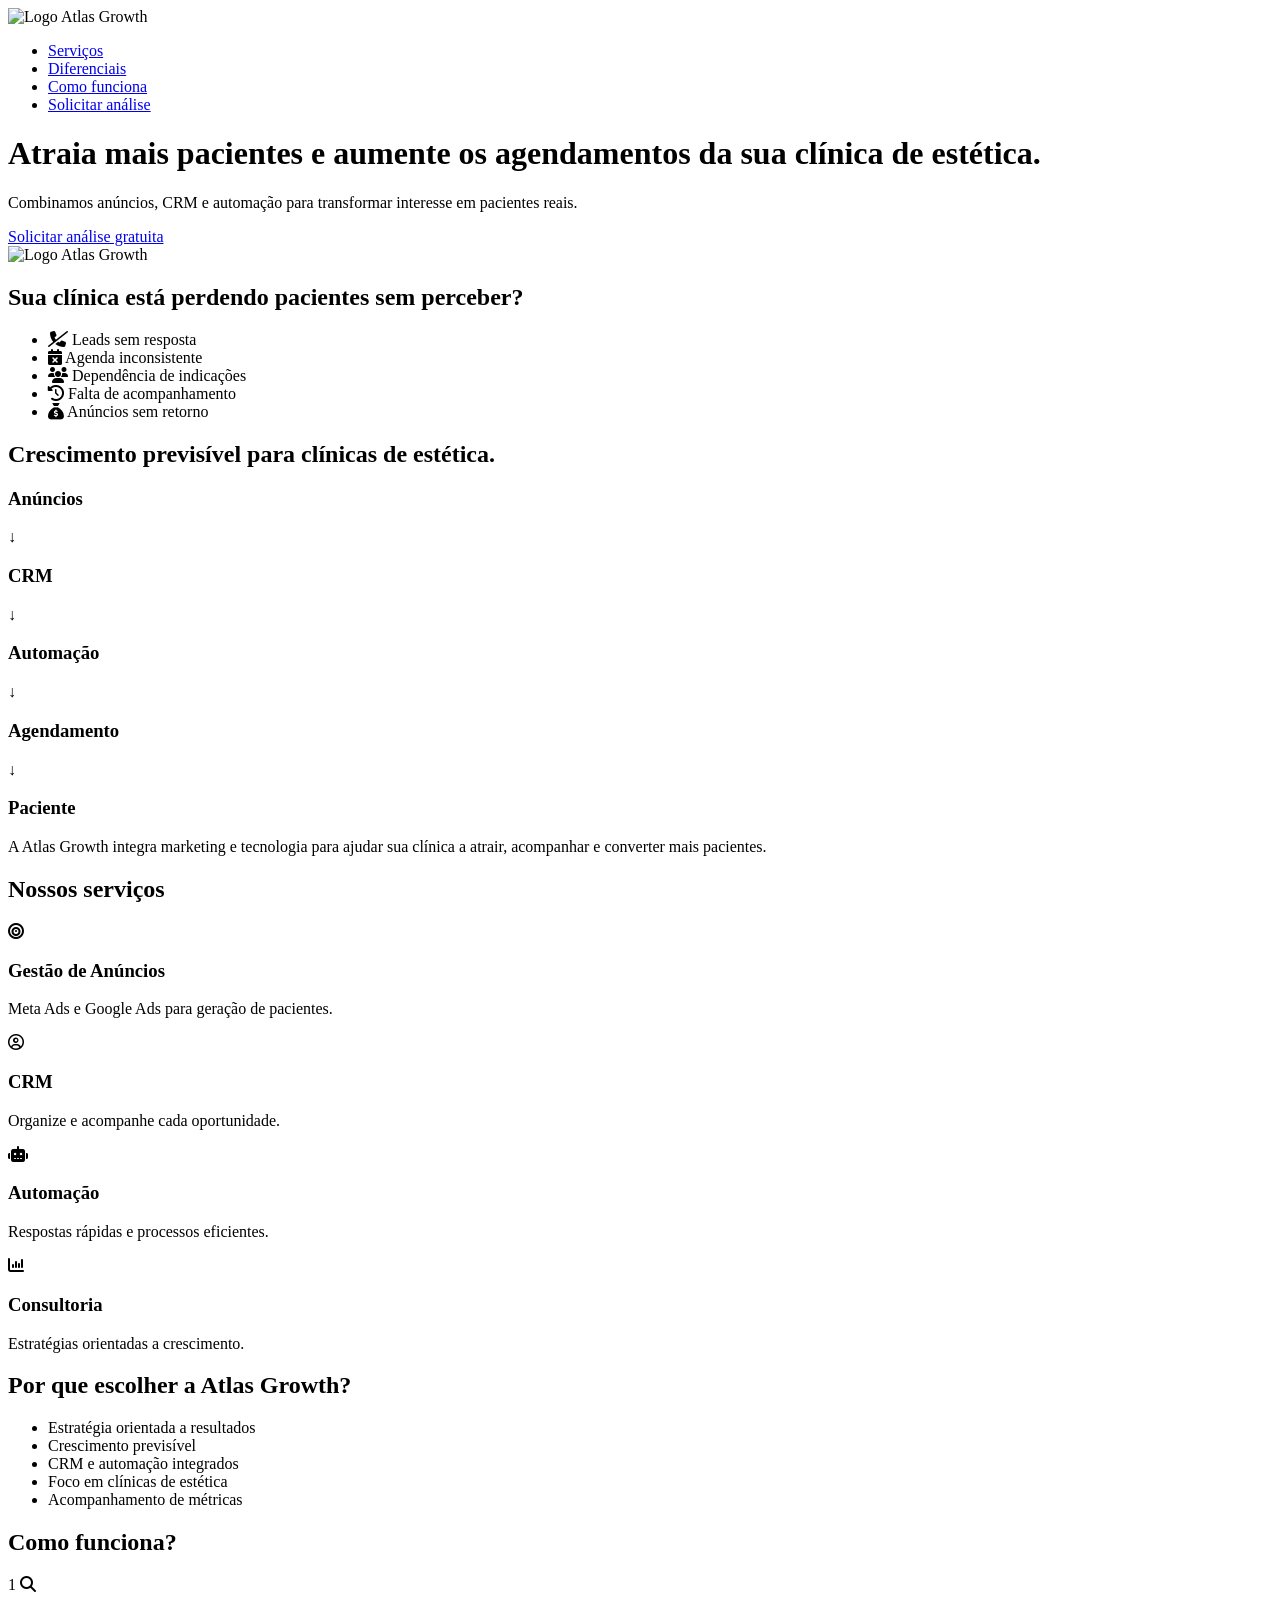
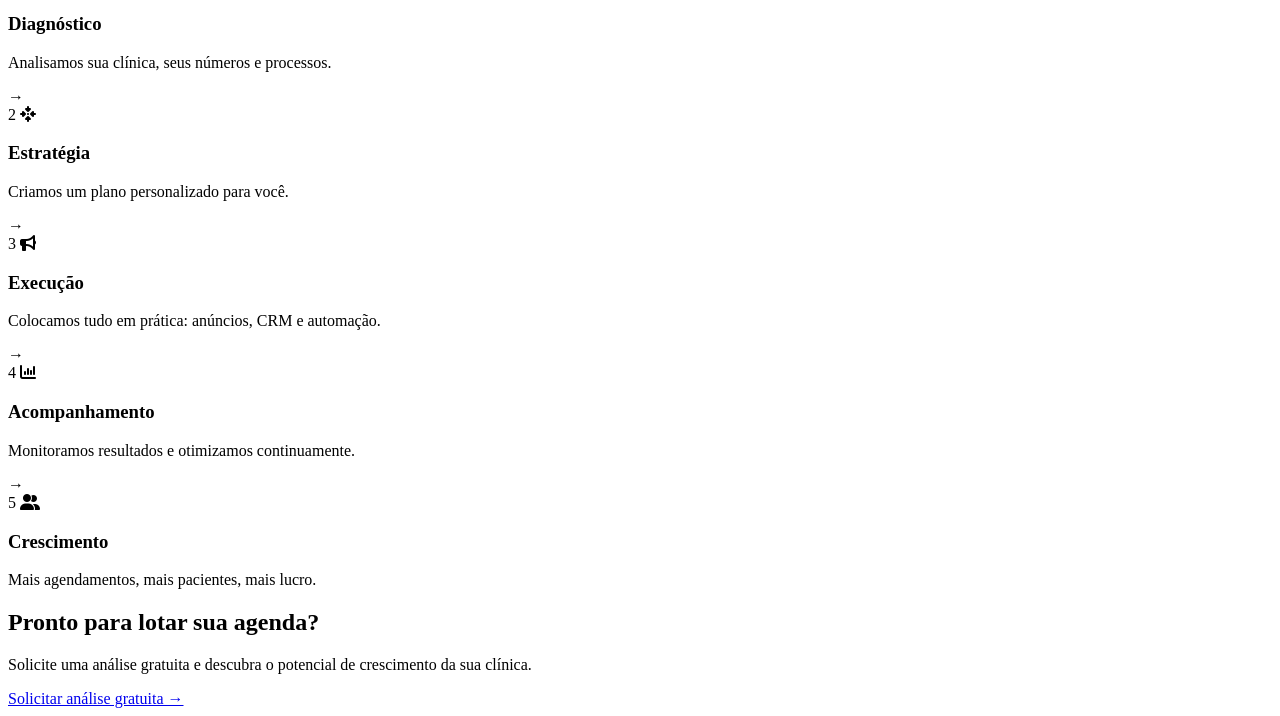
==== index.html @ a72d3a54 "Add files via upload" ====
<!DOCTYPE html>
<html lang="pt-BR">
<head>
    <meta charset="UTF-8">
    <meta
        name="description"
        content="A Atlas Growth ajuda clínicas de estética a atrair mais pacientes através de anúncios, CRM e automação.">
    <meta name="viewport" content="width=device-width, initial-scale=1.0">
    <link rel="preconnect" href="https://fonts.googleapis.com">
    <link rel="preconnect" href="https://fonts.gstatic.com" crossorigin>
    <link href="https://fonts.googleapis.com/css2?family=Inter:wght@400;500;600;700;800&display=swap" rel="stylesheet">
    <title>Atlas Growth | Marketing para Clínicas de Estética</title>
    <link rel="stylesheet" href="css/style.css">
    <link rel="stylesheet" href="https://cdnjs.cloudflare.com/ajax/libs/font-awesome/6.7.2/css/all.min.css">
</head>

<body>
    <nav class="menu">
        <div class="logo">
            <img src="img/Design sem nome (10).png" alt="Logo Atlas Growth">
        </div>

    <ul class="menu-links">
    <li><a href="#servicos">Serviços</a></li>
    <li><a href="#diferenciais">Diferenciais</a></li>
    <li><a href="#processo">Como funciona</a></li>
    

    <li>
        <a href="diagnostico.html" class="btn-menu">
            Solicitar análise
        </a>
    </li>
</ul>
    </nav>

    <main>
        <header class="hero">
            <div class="hero-conteudo">
               <h1 class="titulo-principal">
                    Atraia mais pacientes e aumente os <span>agendamentos</span> da sua clínica de estética.
                </h1>
                <p class="subtitulo">
                    Combinamos anúncios, CRM e automação para transformar interesse em pacientes reais.
                </p>

                <a class="botao-principal" href="#contato">
                    Solicitar análise gratuita
                </a>
            </div>

            <div class="hero-imagem">
                <img src="img/Design sem nome (10).png" alt="Logo Atlas Growth">
            </div>
        </header>
<section class="dores">
    <h2>Sua clínica está perdendo pacientes sem perceber?</h2>

    <ul class="lista-dores">
        <li class="item-dor">
    <i class="fa-solid fa-phone-slash icone-dor"></i>
    Leads sem resposta
</li>

<li class="item-dor">
    <i class="fa-solid fa-calendar-xmark icone-dor"></i>
    Agenda inconsistente
</li>

<li class="item-dor">
    <i class="fa-solid fa-users icone-dor"></i>
    Dependência de indicações
</li>

<li class="item-dor">
    <i class="fa-solid fa-clock-rotate-left icone-dor"></i>
    Falta de acompanhamento
</li>

<li class="item-dor">
    <i class="fa-solid fa-sack-dollar icone-dor"></i>
    Anúncios sem retorno
</li>
    </ul>
</section>

        <section class="solucao">
            <h2>Crescimento previsível para clínicas de estética.</h2>

            <div class="fluxo">
                <div class="etapa-fluxo">
                    <h3>Anúncios</h3>
                </div>

                <p class="seta">↓</p>

                <div class="etapa-fluxo">
                    <h3>CRM</h3>
                </div>

                <p class="seta">↓</p>

                <div class="etapa-fluxo">
                    <h3>Automação</h3>
                </div>

                <p class="seta">↓</p>

                <div class="etapa-fluxo">
                    <h3>Agendamento</h3>
                </div>

                <p class="seta">↓</p>

                <div class="etapa-fluxo">
                    <h3>Paciente</h3>
                </div>
            </div>

            <p class="descricao-solucao">
                A Atlas Growth integra marketing e tecnologia para ajudar sua clínica a atrair,
                acompanhar e converter mais pacientes.
            </p>
        </section>
        <section id="servicos" class="servicos">
            <h2>Nossos serviços</h2>
                <div class="grade-servicos">
                    <article class="card-servico">
                        <i class="fa-solid fa-bullseye icone-servico"></i>
                        <h3>Gestão de Anúncios</h3>
                        <p>Meta Ads e Google Ads para geração de pacientes.</p>
                    </article>
                    <article class="card-servico">
                        <i class="fa-regular fa-circle-user icone-servico"></i>
                        <h3>CRM</h3>
                        <p>Organize e acompanhe cada oportunidade.</p>
                    </article>
                    <article class="card-servico">
                        <i class="fa-solid fa-robot icone-servico"></i>
                        <h3>Automação</h3>
                        <p>Respostas rápidas e processos eficientes.</p>
                    </article>
                    <article class="card-servico">
                        <i class="fa-solid fa-chart-column icone-servico"></i>
                        <h3>Consultoria</h3>
                        <p>Estratégias orientadas a crescimento.</p>
                    </article>
                </div>
        </section>       
        <section id="diferenciais" class="diferenciais">
                <div class="titulo-diferenciais">
                    <h2>
                        Por que escolher a
                        <span>Atlas Growth?</span>
                    </h2>
                </div>
                <ul class="lista-diferenciais">
                    <li>Estratégia orientada a resultados</li>
                    <li>Crescimento previsível</li>
                    <li>CRM e automação integrados</li>
                    <li>Foco em clínicas de estética</li>
                    <li>Acompanhamento de métricas</li>
                </ul>

</section>

        <section id="processo" class="processo">
    <h2>Como funciona?</h2>

    <div class="grade-processo">
        <article class="card-processo">
            <span class="numero-processo">1</span>
            <i class="fa-solid fa-magnifying-glass icone-processo"></i>
            <h3>Diagnóstico</h3>
            <p>Analisamos sua clínica, seus números e processos.</p>
        </article>

        <span class="seta-processo">→</span>

        <article class="card-processo">
            <span class="numero-processo">2</span>
            <i class="fa-solid fa-arrows-to-dot icone-processo"></i>
            <h3>Estratégia</h3>
            <p>Criamos um plano personalizado para você.</p>
        </article>

        <span class="seta-processo">→</span>

        <article class="card-processo">
            <span class="numero-processo">3</span>
            <i class="fa-solid fa-bullhorn icone-processo"></i>
            <h3>Execução</h3>
            <p>Colocamos tudo em prática: anúncios, CRM e automação.</p>
        </article>

        <span class="seta-processo">→</span>

        <article class="card-processo">
            <span class="numero-processo">4</span>
            <i class="fa-solid fa-chart-column icone-processo"></i>
            <h3>Acompanhamento</h3>
            <p>Monitoramos resultados e otimizamos continuamente.</p>
        </article>

        <span class="seta-processo">→</span>

        <article class="card-processo">
            <span class="numero-processo">5</span>
            <i class="fa-solid fa-user-group icone-processo"></i>
            <h3>Crescimento</h3>
            <p>Mais agendamentos, mais pacientes, mais lucro.</p>
        </article>
    </div>
</section>
        <section class="cta-final">
    <div class="cta-box">
        <h2>Pronto para lotar sua agenda?</h2>

        <p>
            Solicite uma análise gratuita e descubra o potencial de
            crescimento da sua clínica.
        </p>

        <a href="diagnostico.html" class="btn-cta">
            Solicitar análise gratuita →
        </a>
    </div>
</section>
    </main>
</body>
</html>
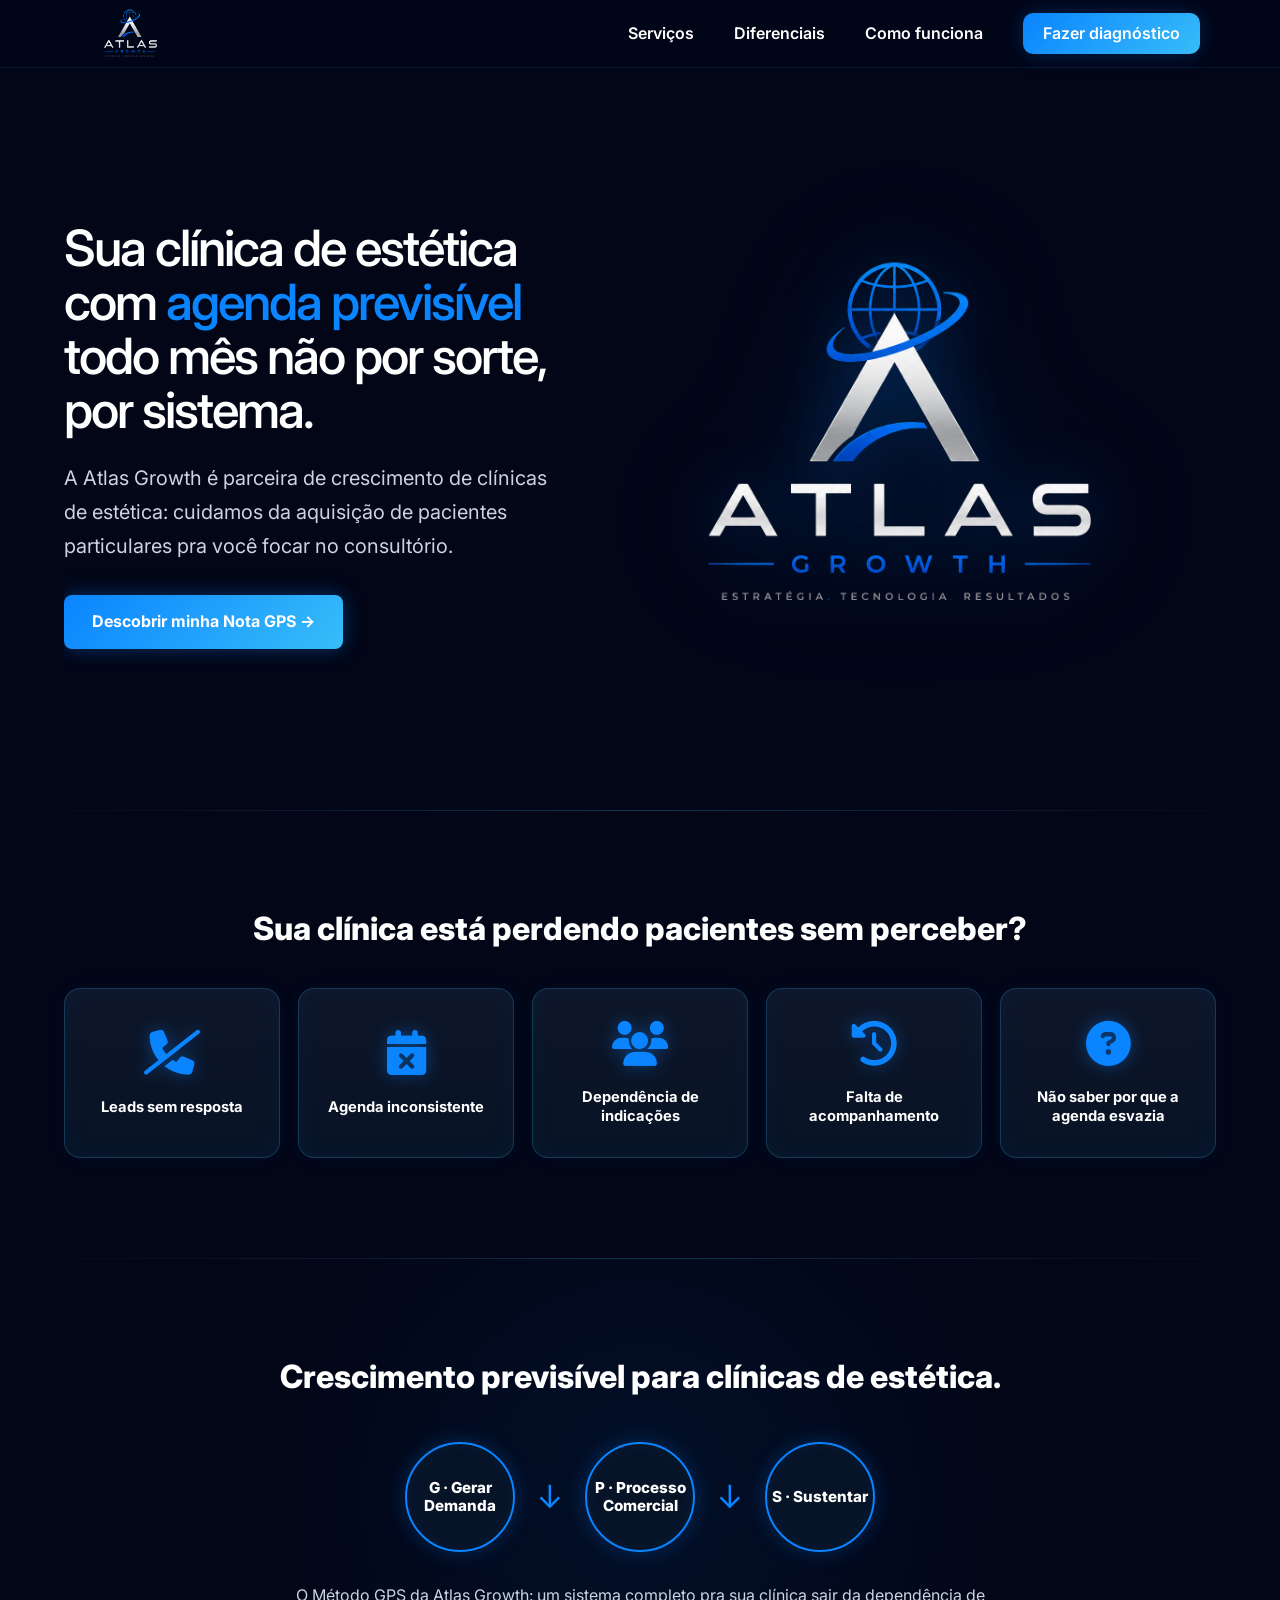
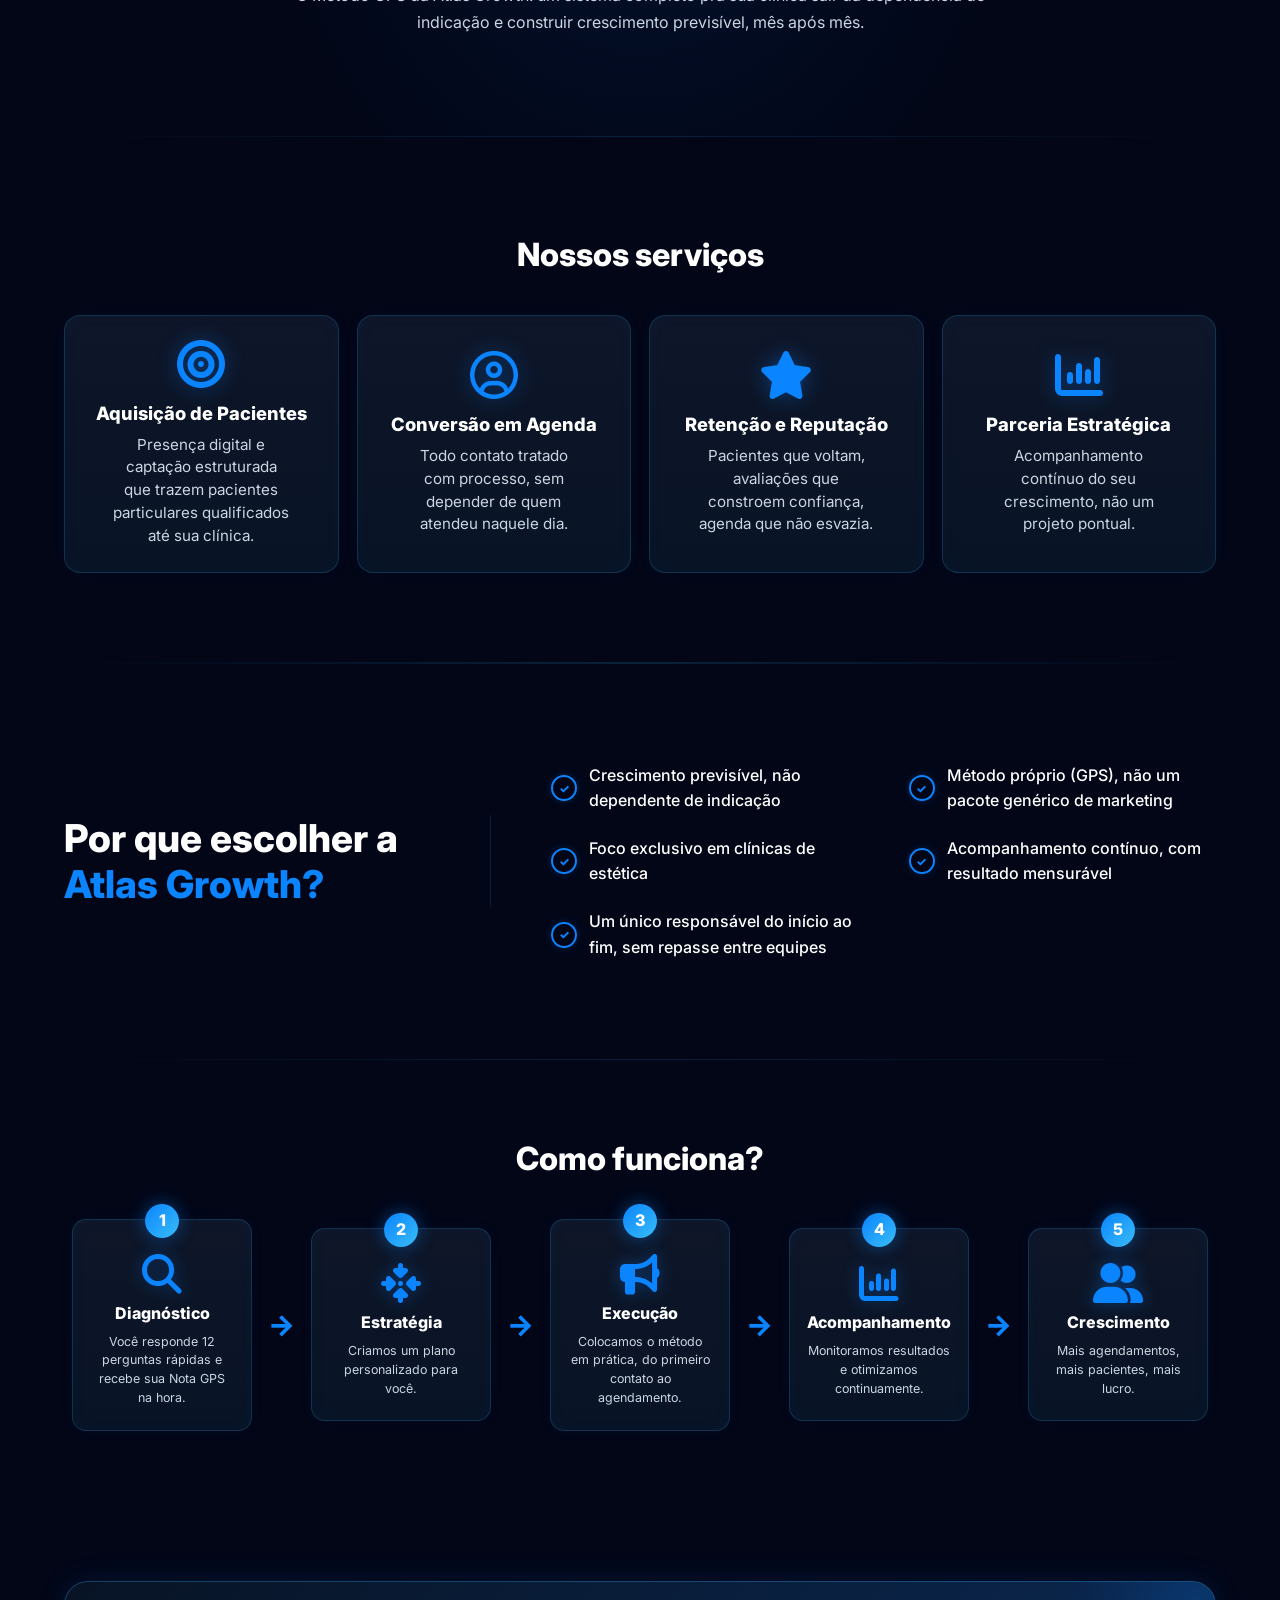
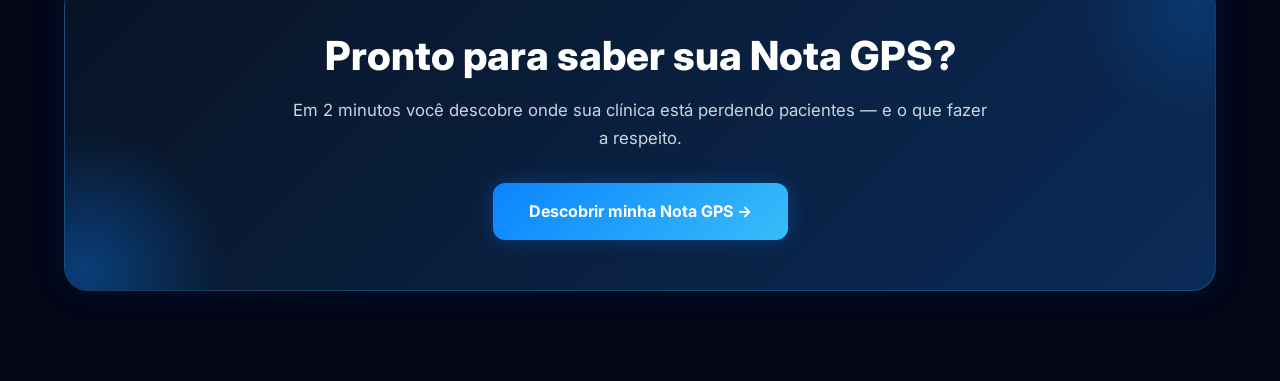
==== commit a29cb41e: "Adiciona CSS da página de diagnóstico" ====
--- a/index.html
+++ b/index.html
@@ -4,12 +4,12 @@
     <meta charset="UTF-8">
     <meta
         name="description"
-        content="A Atlas Growth ajuda clínicas de estética a atrair mais pacientes através de anúncios, CRM e automação.">
+        content="A Atlas Growth é parceira de crescimento de clínicas de estética: aquisição de pacientes particulares e agenda previsível, com um método próprio de ponta a ponta.">
     <meta name="viewport" content="width=device-width, initial-scale=1.0">
     <link rel="preconnect" href="https://fonts.googleapis.com">
     <link rel="preconnect" href="https://fonts.gstatic.com" crossorigin>
     <link href="https://fonts.googleapis.com/css2?family=Inter:wght@400;500;600;700;800&display=swap" rel="stylesheet">
-    <title>Atlas Growth | Marketing para Clínicas de Estética</title>
+    <title>Atlas Growth | Crescimento Previsível para Clínicas de Estética</title>
     <link rel="stylesheet" href="css/style.css">
     <link rel="stylesheet" href="https://cdnjs.cloudflare.com/ajax/libs/font-awesome/6.7.2/css/all.min.css">
 </head>
@@ -28,7 +28,7 @@
 
     <li>
         <a href="diagnostico.html" class="btn-menu">
-            Solicitar análise
+            Fazer diagnóstico
         </a>
     </li>
 </ul>
@@ -38,14 +38,14 @@
         <header class="hero">
             <div class="hero-conteudo">
                <h1 class="titulo-principal">
-                    Atraia mais pacientes e aumente os <span>agendamentos</span> da sua clínica de estética.
+                    Sua clínica de estética com <span>agenda previsível</span> todo mês não por sorte, por sistema.
                 </h1>
                 <p class="subtitulo">
-                    Combinamos anúncios, CRM e automação para transformar interesse em pacientes reais.
+                    A Atlas Growth é parceira de crescimento de clínicas de estética: cuidamos da aquisição de pacientes particulares pra você focar no consultório.
                 </p>
 
-                <a class="botao-principal" href="#contato">
-                    Solicitar análise gratuita
+                <a class="botao-principal" href="diagnostico.html">
+                    Descobrir minha Nota GPS →
                 </a>
             </div>
 
@@ -78,8 +78,8 @@
 </li>
 
 <li class="item-dor">
-    <i class="fa-solid fa-sack-dollar icone-dor"></i>
-    Anúncios sem retorno
+    <i class="fa-solid fa-circle-question icone-dor"></i>
+    Não saber por que a agenda esvazia
 </li>
     </ul>
 </section>
@@ -89,37 +89,25 @@
 
             <div class="fluxo">
                 <div class="etapa-fluxo">
-                    <h3>Anúncios</h3>
+                    <h3>G · Gerar Demanda</h3>
                 </div>
 
                 <p class="seta">↓</p>
 
                 <div class="etapa-fluxo">
-                    <h3>CRM</h3>
+                    <h3>P · Processo Comercial</h3>
                 </div>
 
                 <p class="seta">↓</p>
 
                 <div class="etapa-fluxo">
-                    <h3>Automação</h3>
-                </div>
-
-                <p class="seta">↓</p>
-
-                <div class="etapa-fluxo">
-                    <h3>Agendamento</h3>
-                </div>
-
-                <p class="seta">↓</p>
-
-                <div class="etapa-fluxo">
-                    <h3>Paciente</h3>
+                    <h3>S · Sustentar</h3>
                 </div>
             </div>
 
             <p class="descricao-solucao">
-                A Atlas Growth integra marketing e tecnologia para ajudar sua clínica a atrair,
-                acompanhar e converter mais pacientes.
+                O Método GPS da Atlas Growth: um sistema completo pra sua clínica sair da dependência
+                de indicação e construir crescimento previsível, mês após mês.
             </p>
         </section>
         <section id="servicos" class="servicos">
@@ -127,23 +115,23 @@
                 <div class="grade-servicos">
                     <article class="card-servico">
                         <i class="fa-solid fa-bullseye icone-servico"></i>
-                        <h3>Gestão de Anúncios</h3>
-                        <p>Meta Ads e Google Ads para geração de pacientes.</p>
+                        <h3>Aquisição de Pacientes</h3>
+                        <p>Presença digital e captação estruturada que trazem pacientes particulares qualificados até sua clínica.</p>
                     </article>
                     <article class="card-servico">
                         <i class="fa-regular fa-circle-user icone-servico"></i>
-                        <h3>CRM</h3>
-                        <p>Organize e acompanhe cada oportunidade.</p>
-                    </article>
-                    <article class="card-servico">
-                        <i class="fa-solid fa-robot icone-servico"></i>
-                        <h3>Automação</h3>
-                        <p>Respostas rápidas e processos eficientes.</p>
+                        <h3>Conversão em Agenda</h3>
+                        <p>Todo contato tratado com processo, sem depender de quem atendeu naquele dia.</p>
+                    </article>
+                    <article class="card-servico">
+                        <i class="fa-solid fa-star icone-servico"></i>
+                        <h3>Retenção e Reputação</h3>
+                        <p>Pacientes que voltam, avaliações que constroem confiança, agenda que não esvazia.</p>
                     </article>
                     <article class="card-servico">
                         <i class="fa-solid fa-chart-column icone-servico"></i>
-                        <h3>Consultoria</h3>
-                        <p>Estratégias orientadas a crescimento.</p>
+                        <h3>Parceria Estratégica</h3>
+                        <p>Acompanhamento contínuo do seu crescimento, não um projeto pontual.</p>
                     </article>
                 </div>
         </section>       
@@ -155,11 +143,11 @@
                     </h2>
                 </div>
                 <ul class="lista-diferenciais">
-                    <li>Estratégia orientada a resultados</li>
-                    <li>Crescimento previsível</li>
-                    <li>CRM e automação integrados</li>
-                    <li>Foco em clínicas de estética</li>
-                    <li>Acompanhamento de métricas</li>
+                    <li>Crescimento previsível, não dependente de indicação</li>
+                    <li>Método próprio (GPS), não um pacote genérico de marketing</li>
+                    <li>Foco exclusivo em clínicas de estética</li>
+                    <li>Acompanhamento contínuo, com resultado mensurável</li>
+                    <li>Um único responsável do início ao fim, sem repasse entre equipes</li>
                 </ul>
 
 </section>
@@ -172,7 +160,7 @@
             <span class="numero-processo">1</span>
             <i class="fa-solid fa-magnifying-glass icone-processo"></i>
             <h3>Diagnóstico</h3>
-            <p>Analisamos sua clínica, seus números e processos.</p>
+            <p>Você responde 12 perguntas rápidas e recebe sua Nota GPS na hora.</p>
         </article>
 
         <span class="seta-processo">→</span>
@@ -190,7 +178,7 @@
             <span class="numero-processo">3</span>
             <i class="fa-solid fa-bullhorn icone-processo"></i>
             <h3>Execução</h3>
-            <p>Colocamos tudo em prática: anúncios, CRM e automação.</p>
+            <p>Colocamos o método em prática, do primeiro contato ao agendamento.</p>
         </article>
 
         <span class="seta-processo">→</span>
@@ -214,15 +202,15 @@
 </section>
         <section class="cta-final">
     <div class="cta-box">
-        <h2>Pronto para lotar sua agenda?</h2>
+        <h2>Pronto para saber sua Nota GPS?</h2>
 
         <p>
-            Solicite uma análise gratuita e descubra o potencial de
-            crescimento da sua clínica.
+            Em 2 minutos você descobre onde sua clínica está perdendo pacientes —
+            e o que fazer a respeito.
         </p>
 
         <a href="diagnostico.html" class="btn-cta">
-            Solicitar análise gratuita →
+            Descobrir minha Nota GPS →
         </a>
     </div>
 </section>
--- a/css/style.css
+++ b/css/style.css
@@ -0,0 +1,1243 @@
+* {
+    margin: 0;
+    padding: 0;
+    box-sizing: border-box;
+}
+
+:root {
+    --azul: #0A84FF;
+    --azul-claro: #38BDF8;
+    --azul-escuro: #020617;
+
+    --fundo: #020617;
+    --fundo-card: #0F172A;
+
+    --texto-principal: #FFFFFF;
+    --texto-secundario: #CBD5E1;
+
+    --borda: rgba(56, 189, 248, 0.25);
+}
+
+
+body {
+    font-family: "Inter", sans-serif;
+    background-color: var(--fundo);
+    color: var(--texto-principal);
+    line-height: 1.6;
+    overflow-x: hidden;
+
+}
+
+main {
+    max-width: 1200px;
+    margin: 0 auto;
+    padding: 0 24px;
+}
+
+section {
+    padding: 80px 0;
+}
+
+h1,
+h2,
+h3 {
+    line-height: 1.2;
+}
+
+p {
+    color: var(--texto-secundario);
+}
+
+/* ===== MENU / TOPO ===== */
+
+.menu {
+    position: fixed;
+
+    top: 0;
+    left: 0;
+
+    width: 100%;
+
+    z-index: 1000;
+
+    padding: 0px 80px;
+
+    display: flex;
+    justify-content: space-between;
+    align-items: center;
+
+    background: rgba(1, 7, 24, 0.85);
+
+    backdrop-filter: blur(10px);
+    -webkit-backdrop-filter: blur(10px);
+
+    border-bottom: 1px solid rgba(56, 189, 248, 0.1);
+}
+
+.logo img {
+    width: 100px;
+    height: auto;
+    display: block;
+}
+
+.menu-links {
+    display: flex;
+    align-items: center;
+    gap: 40px;
+
+    list-style: none;
+}
+
+.menu-links a {
+    color: #fff;
+    text-decoration: none;
+
+    font-weight: 600;
+
+    transition: .3s;
+}
+
+.menu-links a:hover {
+    color: var(--azul);
+}
+
+.menu .botao-principal {
+    padding: 12px 22px;
+    font-size: 0.9rem;
+}
+/* ===== BOTÃO ===== */
+
+.botao-principal {
+    display: inline-block;
+
+    background: linear-gradient(135deg, var(--azul), var(--azul-claro));
+    color: var(--texto-principal);
+
+    text-decoration: none;
+    font-weight: 700;
+
+    padding: 14px 28px;
+    border-radius: 8px;
+
+    box-shadow: 0 0 20px rgba(10, 132, 255, 0.35);
+    transition: 0.3s;
+}
+
+.botao-principal:hover {
+    transform: translateY(-3px);
+    box-shadow: 0 0 30px rgba(10, 132, 255, 0.6);
+}
+.btn-menu {
+    display: inline-block;
+
+    padding: 8px 20px;
+
+    background: linear-gradient(
+        135deg,
+        #0A84FF,
+        #38BDF8
+    );
+
+    color: #fff !important;
+
+    border-radius: 10px;
+
+    font-weight: 700;
+
+    box-shadow:
+        0 0 20px rgba(10,132,255,.25);
+
+    transition: .3s ease;
+}
+
+.btn-menu:hover {
+    transform: translateY(-2px);
+
+    box-shadow:
+        0 0 30px rgba(10,132,255,.45);
+
+    color: #fff !important;
+}
+/* ===== HERO ===== */
+
+.hero {
+    min-height: calc(100vh - 90px);
+    display: grid;
+    grid-template-columns: 1.05fr 0.95fr;
+    align-items: center;
+    gap: 40px;
+    padding: 130px 0 70px;
+    position: relative;
+    overflow: hidden;
+}
+
+.hero-conteudo {
+    max-width: 620px;
+}
+
+.titulo-principal {
+    font-size: 50px;
+    font-weight: 550;
+    line-height: 1.08;
+    letter-spacing: -2px;
+    margin-bottom: 24px;
+}
+
+.titulo-principal span {
+    color: var(--azul);
+}
+
+.subtitulo {
+    max-width: 520px;
+    font-size: 20px;    
+    line-height: 1.7;
+    margin-bottom: 32px;
+    color: var(--texto-secundario);
+}
+.hero {
+    grid-template-columns: 0.9fr 1.1fr;
+    gap: 40px;
+}
+
+.hero-imagem {
+    display: flex;
+    justify-content: flex-end;
+    align-items: center;
+
+    transform: translateX(40px);
+}
+
+.hero-imagem img {
+    width: 125%;
+    max-width: 720px;
+    height: auto;
+
+    filter:
+        drop-shadow(0 0 30px rgba(10,132,255,.25))
+        drop-shadow(0 0 60px rgba(10,132,255,.18));
+}
+/* ===== DORES ===== */
+
+.dores {
+    position: relative;
+    padding: 100px 0 100px;
+    text-align: center;
+}
+
+.dores::before {
+    content: "";
+    position: absolute;
+    top: 0;
+    left: 50%;
+
+    width: 100vw;
+    height: 1px;
+
+    transform: translateX(-50%);
+
+    background: linear-gradient(
+        90deg,
+        transparent,
+        rgba(56, 189, 248, 0.25),
+        transparent
+    );
+}
+
+.dores h2 {
+    font-size: 2rem;
+    font-weight: 800;
+    margin-bottom: 40px;
+}
+
+.lista-dores {
+    list-style: none;
+    padding: 0;
+    margin: 0;
+
+    display: grid;
+    grid-template-columns: repeat(5, 1fr);
+    gap: 22px;
+}
+
+.item-dor {
+    min-height: 170px;
+    padding: 28px 14px;
+    font-size: 0.92rem;
+    line-height: 1.25;
+    word-break: normal;
+    background: linear-gradient(
+        180deg,
+        rgba(15, 23, 42, 0.95),
+        rgba(8, 20, 38, 0.95)
+    );
+
+    border: 1px solid rgba(56, 189, 248, 0.22);
+    border-radius: 16px;
+
+    display: flex;
+    flex-direction: column;
+    align-items: center;
+    justify-content: center;
+    gap: 14px;
+
+    color: var(--texto-principal);
+    text-align: center;
+    font-weight: 700;
+
+    box-shadow:
+        inset 0 0 24px rgba(10, 132, 255, 0.05),
+        0 0 18px rgba(10, 132, 255, 0.06);
+
+    transition: 0.3s ease;
+}
+
+.item-dor:hover {
+    transform: translateY(-6px);
+    border-color: var(--azul);
+
+    box-shadow:
+        0 0 28px rgba(10, 132, 255, 0.22);
+}
+
+.icone-dor {
+    font-size: 2.8rem;
+    margin-bottom: 8px;
+    color: var(--azul);
+
+    filter: drop-shadow(0 0 8px rgba(10, 132, 255, 0.4));
+}
+
+.item-dor p {
+    color: var(--texto-principal);
+    font-size: 1rem;
+    line-height: 1.35;
+    font-weight: 700;
+}
+.item-dor span,
+.item-dor i {
+    display: block;
+}
+
+.lista-dores {
+    grid-template-columns: repeat(5, minmax(135px, 1fr));
+    gap: 18px;
+}
+/* ===== SOLUÇÃO / FLUXO ===== */
+
+.solucao {
+    position: relative;
+    padding: 100px 0;
+    text-align: center;
+
+    background: radial-gradient(
+        circle at center,
+        rgba(10, 132, 255, 0.08),
+        transparent 60%
+    );
+}
+
+.solucao::before {
+    content: "";
+    position: absolute;
+    top: 0;
+    left: 50%;
+
+    width: 100vw;
+    height: 1px;
+
+    transform: translateX(-50%);
+
+    background: linear-gradient(
+        90deg,
+        transparent,
+        rgba(56, 189, 248, 0.22),
+        transparent
+    );
+}
+
+.solucao h2 {
+    font-size: 2rem;
+    font-weight: 800;
+    margin-bottom: 45px;
+}
+
+.fluxo {
+    display: flex;
+    justify-content: center;
+    align-items: center;
+    gap: 22px;
+
+    margin-bottom: 30px;
+}
+
+.etapa-fluxo {
+    width: 110px;
+    height: 110px;
+
+    border: 2px solid var(--azul);
+    border-radius: 50%;
+
+    background: rgba(8, 20, 38, 0.95);
+
+    display: flex;
+    align-items: center;
+    justify-content: center;
+
+    box-shadow:
+        0 0 20px rgba(10, 132, 255, 0.25),
+        inset 0 0 18px rgba(10, 132, 255, 0.08);
+}
+
+.etapa-fluxo h3 {
+    font-size: 0.95rem;
+    font-weight: 800;
+    color: var(--texto-principal);
+}
+
+.seta {
+    font-size: 2rem;
+    color: var(--azul);
+    line-height: 1;
+}
+
+.descricao-solucao {
+    max-width: 760px;
+    margin: 0 auto;
+
+    font-size: 1rem;
+    line-height: 1.7;
+}
+/* ===== SERVIÇOS ===== */
+
+.servicos {
+    position: relative;
+    padding: 100px 0 90px;
+    text-align: center;
+}
+
+.servicos::before,
+.servicos::after {
+    content: "";
+    position: absolute;
+    left: 0;
+
+    width: 100%;
+    height: 1px;
+
+    background: linear-gradient(
+        90deg,
+        transparent,
+        rgba(56, 189, 248, 0.15),
+        transparent
+    );
+}
+
+.servicos::before {
+    top: 0;
+}
+
+.servicos::after {
+    bottom: 0;
+}
+
+.servicos h2 {
+    font-size: 2rem;
+    font-weight: 800;
+    margin-bottom: 40px;
+}
+
+.grade-servicos {
+    display: grid;
+    grid-template-columns: repeat(4, 1fr);
+    gap: 18px;
+}
+
+.card-servico {
+    background: linear-gradient(
+        180deg,
+        rgba(15, 23, 42, 0.95),
+        rgba(8, 20, 38, 0.98)
+    );
+
+    border: 1px solid rgba(56, 189, 248, 0.18);
+    border-radius: 16px;
+
+    min-height: 180px;
+    padding: 24px 18px;
+
+    display: flex;
+    flex-direction: column;
+    align-items: center;
+    justify-content: center;
+
+    text-align: center;
+
+    box-shadow:
+        inset 0 0 18px rgba(10,132,255,.03),
+        0 0 15px rgba(10,132,255,.04);
+
+    transition: all .3s ease;
+}
+
+.card-servico:hover {
+    transform: translateY(-6px);
+
+    border-color: var(--azul);
+
+    box-shadow:
+        0 0 25px rgba(10,132,255,.20);
+}
+
+.icone-servico {
+    font-size: 3rem;
+    color: var(--azul);
+
+    margin-bottom: 14px;
+
+    filter:
+        drop-shadow(0 0 10px rgba(10,132,255,.35));
+}
+
+.card-servico h3 {
+    font-size: 1.15rem;
+    font-weight: 800;
+
+    margin-bottom: 10px;
+
+    color: var(--texto-principal);
+}
+
+.card-servico p {
+    font-size: 0.95rem;
+    line-height: 1.5;
+
+    color: var(--texto-secundario);
+
+    max-width: 180px;
+}
+/* ===== DIFERENCIAIS ===== */
+
+
+.diferenciais {
+    position: relative;
+
+    padding: 100px 0;
+
+    display: grid;
+    grid-template-columns: 0.9fr 1.4fr;
+
+    align-items: center;
+    gap: 60px;
+}
+
+/* Linhas superior e inferior */
+
+.diferenciais::before,
+.diferenciais::after {
+    content: "";
+
+    position: absolute;
+    left: 0;
+
+    width: 100%;
+    height: 1px;
+
+    background: linear-gradient(
+        90deg,
+        transparent,
+        rgba(56, 189, 248, 0.15),
+        transparent
+    );
+}
+
+.diferenciais::before {
+    top: 0;
+}
+
+.diferenciais::after {
+    bottom: 0;
+}
+
+/* Título */
+
+.titulo-diferenciais {
+    padding-right: 50px;
+
+    border-right: 1px solid rgba(56, 189, 248, 0.15);
+}
+
+.titulo-diferenciais h2 {
+    font-size: 2.4rem;
+    font-weight: 800;
+    line-height: 1.2;
+
+    color: var(--texto-principal);
+}
+
+.titulo-diferenciais span {
+    color: var(--azul);
+}
+
+/* Lista */
+
+.lista-diferenciais {
+    list-style: none;
+
+    display: grid;
+    grid-template-columns: repeat(2, 1fr);
+
+    gap: 22px 50px;
+}
+
+/* Item */
+
+.lista-diferenciais li {
+    position: relative;
+
+    padding-left: 38px;
+
+    font-size: 1rem;
+    font-weight: 500;
+
+    color: var(--texto-principal);
+}
+
+/* Ícone circular */
+
+.lista-diferenciais li::before {
+    content: "✓";
+
+    position: absolute;
+
+    left: 0;
+    top: 50%;
+
+    transform: translateY(-50%);
+
+    width: 22px;
+    height: 22px;
+
+    border: 2px solid var(--azul);
+    border-radius: 50%;
+
+    display: flex;
+    align-items: center;
+    justify-content: center;
+
+    color: var(--azul);
+
+    font-size: 0.75rem;
+    font-weight: 800;
+
+    box-shadow:
+        0 0 10px rgba(10,132,255,.20);}
+
+/* ===== PROCESSO ===== */
+
+.processo {
+    padding: 80px 0;
+    text-align: center;
+}
+
+.processo h2 {
+    font-size: 2rem;
+    font-weight: 800;
+    margin-bottom: 40px;
+}
+
+.grade-processo {
+    display: flex;
+    align-items: center;
+    justify-content: center;
+    gap: 16px;
+}
+
+.card-processo {
+    position: relative;
+
+    width: 180px;
+    min-height: 190px;
+
+    padding: 34px 18px 22px;
+
+    background: linear-gradient(
+        180deg,
+        rgba(15, 23, 42, 0.96),
+        rgba(8, 20, 38, 0.98)
+    );
+
+    border: 1px solid rgba(56, 189, 248, 0.18);
+    border-radius: 14px;
+
+    display: flex;
+    flex-direction: column;
+    align-items: center;
+    justify-content: center;
+    gap: 10px;
+
+    box-shadow:
+        inset 0 0 18px rgba(10,132,255,.03),
+        0 0 15px rgba(10,132,255,.04);
+
+    transition: .3s ease;
+}
+
+.card-processo:hover {
+    transform: translateY(-6px);
+    border-color: var(--azul);
+    box-shadow: 0 0 25px rgba(10,132,255,.20);
+}
+
+.numero-processo {
+    position: absolute;
+    top: -16px;
+
+    width: 34px;
+    height: 34px;
+
+    border-radius: 50%;
+
+    background: linear-gradient(135deg, var(--azul), var(--azul-claro));
+    color: #fff;
+
+    display: flex;
+    align-items: center;
+    justify-content: center;
+
+    font-weight: 800;
+    font-size: 1rem;
+
+    box-shadow: 0 0 18px rgba(10,132,255,.45);
+}
+
+.icone-processo {
+    font-size: 2.5rem;
+    color: var(--azul);
+    filter: drop-shadow(0 0 8px rgba(10,132,255,.35));
+}
+
+.card-processo h3 {
+    font-size: 1rem;
+    font-weight: 800;
+    color: var(--texto-principal);
+}
+
+.card-processo p {
+    font-size: 0.78rem;
+    line-height: 1.5;
+    color: var(--texto-secundario);
+}
+
+.seta-processo {
+    color: var(--azul);
+    font-size: 1.8rem;
+    font-weight: 800;
+}
+/* ======================
+   CTA FINAL
+====================== */
+
+.cta-final {
+    padding: 70px 0 90px;
+}
+
+.cta-box {
+    position: relative;
+
+    max-width: 1200px;
+    margin: 0 auto;
+
+    padding: 50px 30px;
+
+    text-align: center;
+
+    background: linear-gradient(
+        135deg,
+        rgba(8, 20, 38, 0.98),
+        rgba(11, 45, 92, 0.95)
+    );
+
+    border: 1px solid rgba(56, 189, 248, 0.25);
+    border-radius: 24px;
+
+    overflow: hidden;
+
+    box-shadow:
+        0 0 30px rgba(10,132,255,.12);
+}
+
+/* brilho inferior esquerdo */
+
+.cta-box::before {
+    content: "";
+
+    position: absolute;
+
+    left: -120px;
+    bottom: -120px;
+
+    width: 280px;
+    height: 280px;
+
+    border-radius: 50%;
+
+    background:
+        radial-gradient(
+            circle,
+            rgba(10,132,255,.35) 0%,
+            transparent 70%
+        );
+}
+
+/* brilho direito */
+
+.cta-box::after {
+    content: "";
+
+    position: absolute;
+
+    right: -100px;
+    top: -100px;
+
+    width: 240px;
+    height: 240px;
+
+    border-radius: 50%;
+
+    background:
+        radial-gradient(
+            circle,
+            rgba(10,132,255,.18) 0%,
+            transparent 70%
+        );
+}
+
+.cta-box h2 {
+    position: relative;
+    z-index: 1;
+
+    font-size: 2.5rem;
+    font-weight: 800;
+
+    margin-bottom: 16px;
+}
+
+.cta-box p {
+    position: relative;
+    z-index: 1;
+
+    max-width: 700px;
+
+    margin: 0 auto 30px;
+
+    color: var(--texto-secundario);
+
+    font-size: 1.05rem;
+    line-height: 1.7;
+}
+
+.cta-box .btn-cta {
+    position: relative;
+    z-index: 1;
+
+    display: inline-block;
+
+    padding: 16px 36px;
+
+    background: linear-gradient(
+        135deg,
+        #0A84FF,
+        #38BDF8
+    );
+
+    color: #fff;
+
+    border-radius: 12px;
+
+    font-weight: 700;
+
+    text-decoration: none;
+
+    transition: .3s ease;
+
+    box-shadow:
+        0 0 20px rgba(10,132,255,.30);
+}
+
+.cta-box .btn-cta:hover {
+    transform: translateY(-3px);
+
+    box-shadow:
+        0 0 35px rgba(10,132,255,.45);
+}
+
+/* =========================================================
+   RESPONSIVO REAL - ATLAS GROWTH
+   Classes ajustadas conforme o HTML atual
+========================================================= */
+
+/* TABLET */
+@media (max-width: 1024px) {
+    main {
+        max-width: 100%;
+        padding: 0 32px;
+    }
+
+    .menu {
+        padding: 10px 32px;
+    }
+
+    .menu-links {
+        gap: 22px;
+    }
+
+    .hero {
+        grid-template-columns: 1fr;
+        min-height: auto;
+        padding: 130px 0 70px;
+        text-align: center;
+    }
+
+    .hero-conteudo {
+        max-width: 760px;
+        margin: 0 auto;
+    }
+
+    .subtitulo {
+        margin-left: auto;
+        margin-right: auto;
+    }
+
+    .hero-imagem {
+        justify-content: center;
+        transform: none;
+    }
+
+    .hero-imagem img {
+        width: 80%;
+        max-width: 520px;
+    }
+
+    .lista-dores {
+        grid-template-columns: repeat(3, 1fr);
+    }
+
+    .grade-servicos {
+        grid-template-columns: repeat(2, 1fr);
+    }
+
+    .diferenciais {
+        grid-template-columns: 1fr;
+        text-align: center;
+        gap: 35px;
+    }
+
+    .titulo-diferenciais {
+        border-right: none;
+        padding-right: 0;
+    }
+
+    .lista-diferenciais {
+        max-width: 720px;
+        margin: 0 auto;
+    }
+
+    .grade-processo {
+        flex-wrap: wrap;
+        gap: 22px;
+    }
+
+    .seta-processo {
+        display: none;
+    }
+}
+
+/* CELULAR */
+@media (max-width: 768px) {
+    body {
+        overflow-x: hidden;
+    }
+
+    main {
+        padding: 0 20px;
+    }
+
+    section {
+        padding: 64px 0;
+    }
+
+    .menu {
+        padding: 10px 20px;
+        justify-content: center;
+    }
+
+    .logo img {
+        width: 82px;
+    }
+
+    .menu-links {
+        display: none;
+    }
+
+    .hero {
+        display: flex;
+        flex-direction: column;
+        gap: 28px;
+        min-height: auto;
+        padding: 120px 0 60px;
+        text-align: center;
+    }
+
+    .hero-conteudo {
+        max-width: 100%;
+    }
+
+    .titulo-principal {
+        font-size: 2.25rem;
+        line-height: 1.12;
+        letter-spacing: -1.2px;
+        margin-bottom: 18px;
+    }
+
+    .subtitulo {
+        font-size: 1rem;
+        line-height: 1.6;
+        margin-bottom: 26px;
+    }
+
+    .botao-principal,
+    .btn-cta,
+    .btn-menu {
+        width: 100%;
+        max-width: 310px;
+        text-align: center;
+    }
+
+    .hero-imagem {
+        justify-content: center;
+        transform: none;
+        width: 100%;
+    }
+
+    .hero-imagem img {
+        width: 82%;
+        max-width: 320px;
+    }
+
+    .dores h2,
+    .solucao h2,
+    .servicos h2,
+    .processo h2 {
+        font-size: 1.55rem;
+        max-width: 330px;
+        margin-left: auto;
+        margin-right: auto;
+    }
+
+    .lista-dores {
+        grid-template-columns: 1fr;
+        gap: 16px;
+    }
+
+    .item-dor {
+        min-height: 135px;
+        padding: 24px 18px;
+    }
+
+    .icone-dor {
+        font-size: 2.4rem;
+    }
+
+    .fluxo {
+        flex-direction: column;
+        gap: 14px;
+    }
+
+    .etapa-fluxo {
+        width: 130px;
+        height: 130px;
+    }
+
+    .seta {
+        transform: none;
+        font-size: 1.8rem;
+    }
+
+    .descricao-solucao {
+        max-width: 340px;
+        font-size: 0.95rem;
+    }
+
+    .grade-servicos {
+        grid-template-columns: 1fr;
+        gap: 18px;
+    }
+
+    .card-servico {
+        min-height: 165px;
+    }
+
+    .card-servico p {
+        max-width: 260px;
+    }
+
+    .diferenciais {
+        display: block;
+        text-align: center;
+        padding: 70px 0;
+    }
+
+    .titulo-diferenciais {
+        border-right: none;
+        padding-right: 0;
+        margin-bottom: 32px;
+    }
+
+    .titulo-diferenciais h2 {
+        font-size: 1.8rem;
+    }
+
+    .lista-diferenciais {
+        grid-template-columns: 1fr;
+        gap: 18px;
+        text-align: left;
+        max-width: 340px;
+        margin: 0 auto;
+    }
+
+    .grade-processo {
+        flex-direction: column;
+        gap: 26px;
+    }
+
+    .card-processo {
+        width: 100%;
+        max-width: 320px;
+        min-height: 180px;
+        margin: 0 auto;
+    }
+
+    .seta-processo {
+        display: none;
+    }
+
+    .cta-final {
+        padding: 55px 0 75px;
+    }
+
+    .cta-box {
+        padding: 38px 20px;
+        border-radius: 20px;
+    }
+
+    .cta-box h2 {
+        font-size: 1.9rem;
+    }
+
+    .cta-box p {
+        font-size: 0.95rem;
+    }
+
+    .cta-box .btn-cta {
+        padding: 15px 22px;
+    }
+}
+
+/* CELULAR PEQUENO */
+@media (max-width: 480px) {
+    main {
+        padding: 0 16px;
+    }
+
+    .titulo-principal {
+        font-size: 1.95rem;
+    }
+
+    .subtitulo {
+        font-size: 0.95rem;
+    }
+
+    .hero-imagem img {
+        width: 90%;
+        max-width: 280px;
+    }
+
+    .dores h2,
+    .solucao h2,
+    .servicos h2,
+    .processo h2 {
+        font-size: 1.38rem;
+    }
+
+    .titulo-diferenciais h2 {
+        font-size: 1.55rem;
+    }
+
+    .cta-box h2 {
+        font-size: 1.6rem;
+    }
+
+    .item-dor,
+    .card-servico,
+    .card-processo {
+        border-radius: 14px;
+    }
+}
+/* ======================
+   FORMULÁRIO
+====================== */
+
+.contato {
+    min-height: 100vh;
+
+    display: flex;
+    align-items: center;
+    justify-content: center;
+
+    padding: 140px 0 80px;
+}
+
+.formulario {
+    max-width: 650px;
+
+    margin: 35px auto 0;
+
+    display: flex;
+    flex-direction: column;
+
+    gap: 18px;
+}
+
+.formulario input,
+.formulario select {
+    width: 100%;
+
+    padding: 16px 18px;
+
+    border-radius: 12px;
+
+    border: 1px solid rgba(56,189,248,.20);
+
+    background: #0F172A;
+
+    color: white;
+
+    font-size: 1rem;
+
+    outline: none;
+
+    transition: .3s;
+}
+
+.formulario input:focus,
+.formulario select:focus {
+    border-color: #0A84FF;
+
+    box-shadow:
+        0 0 18px rgba(10,132,255,.25);
+}
+
+.formulario button {
+    border: none;
+    cursor: pointer;
+}
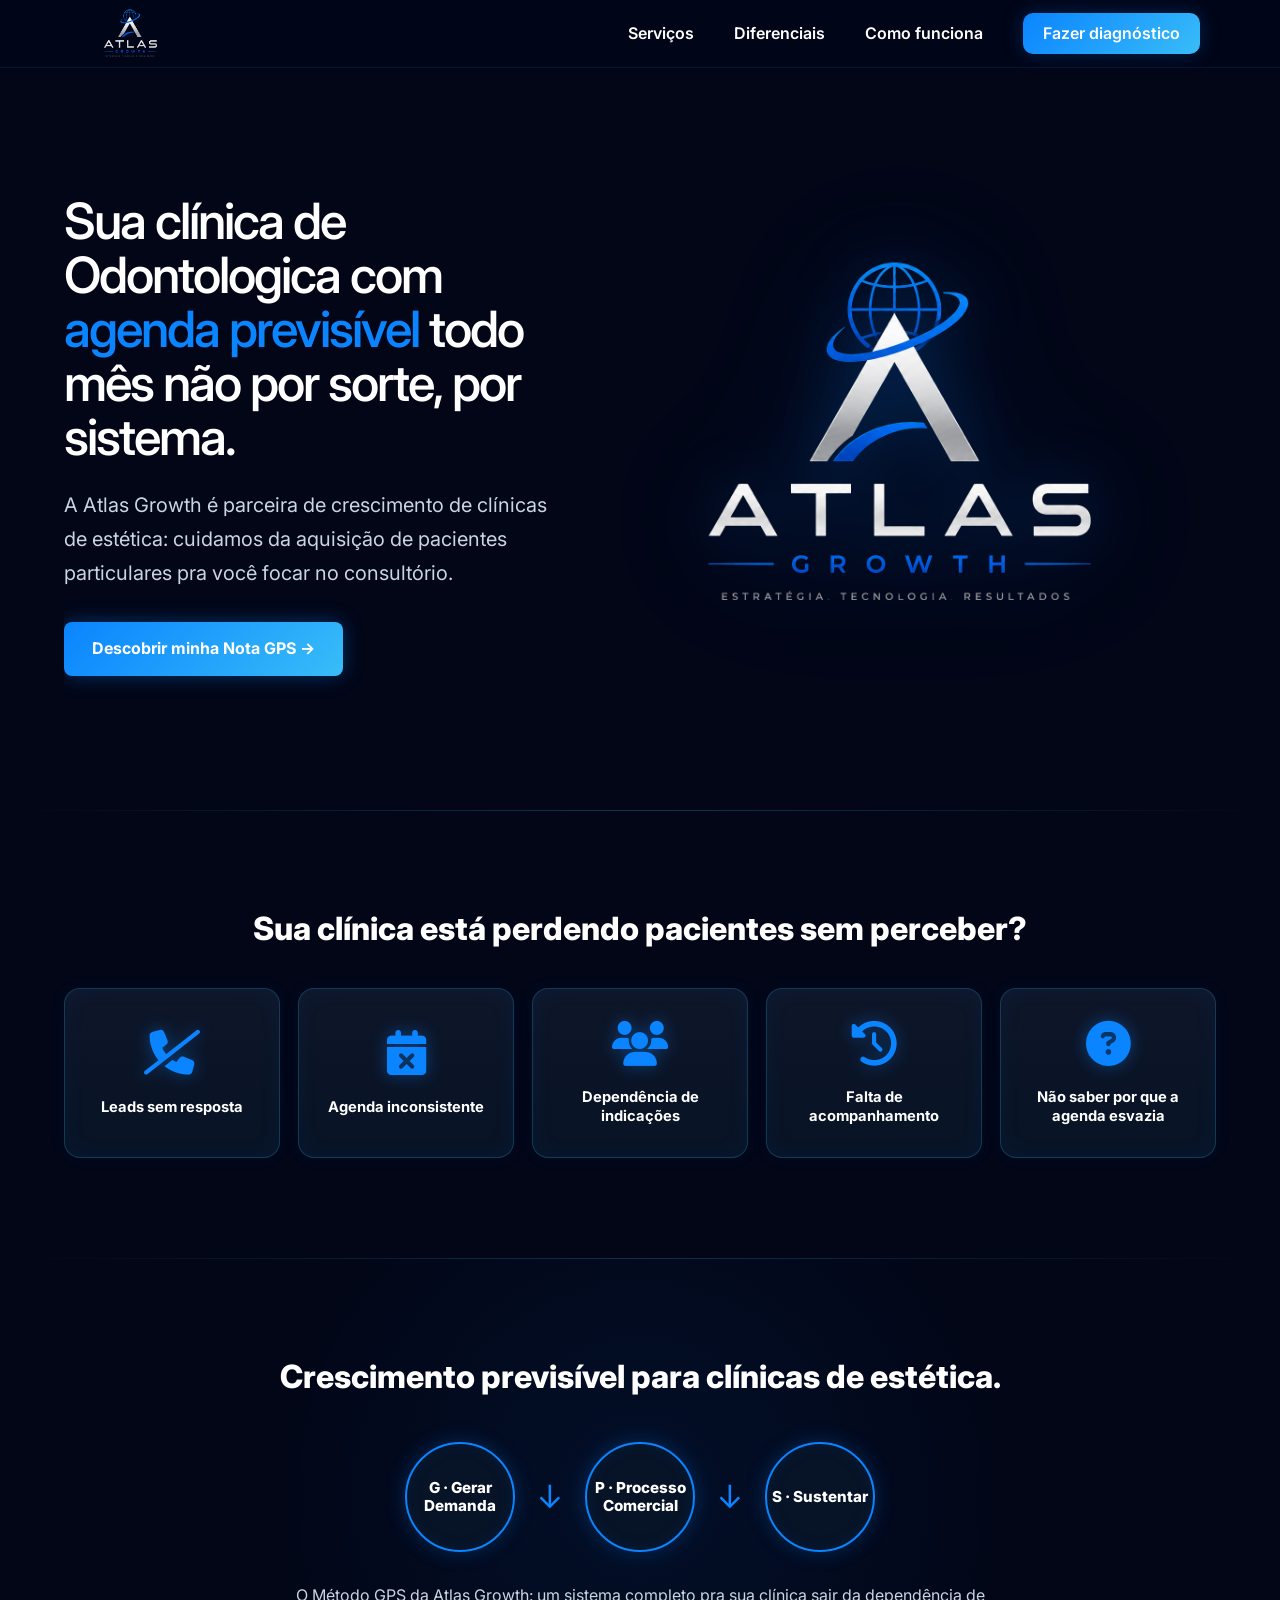
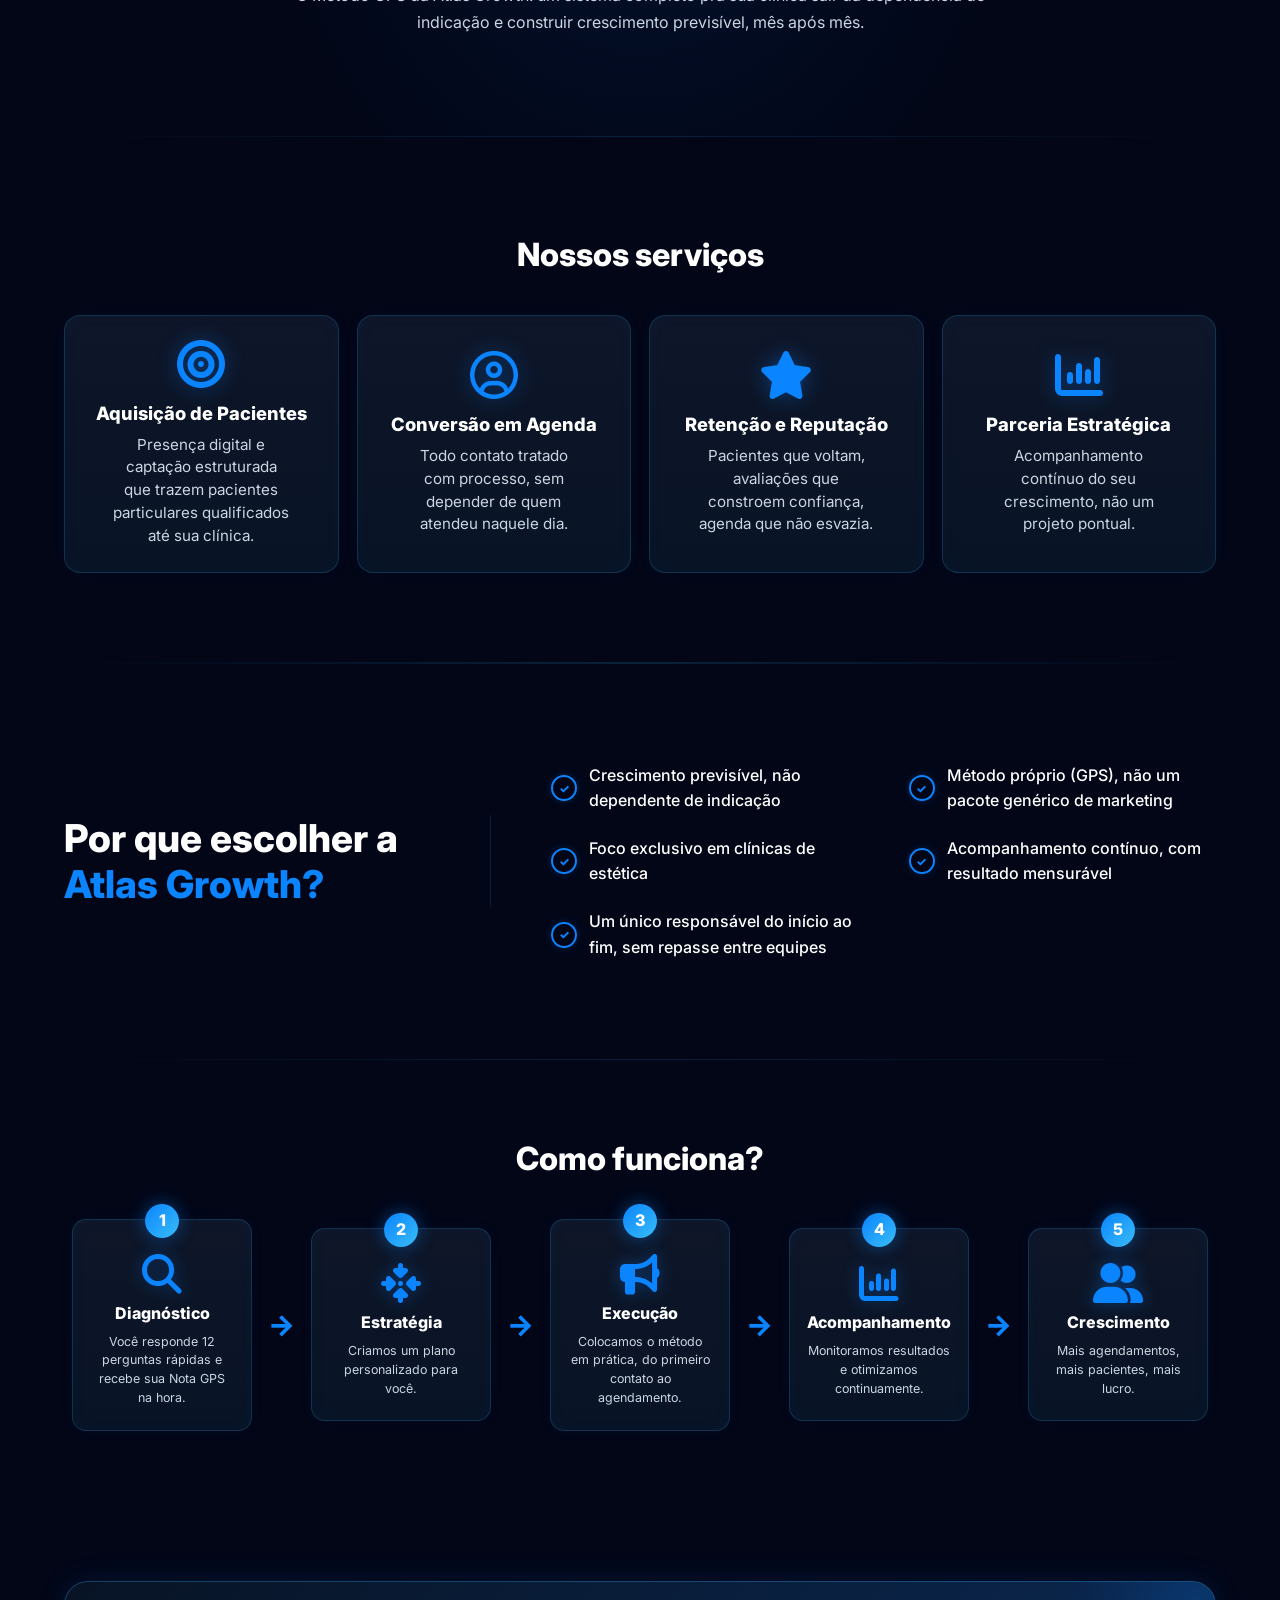
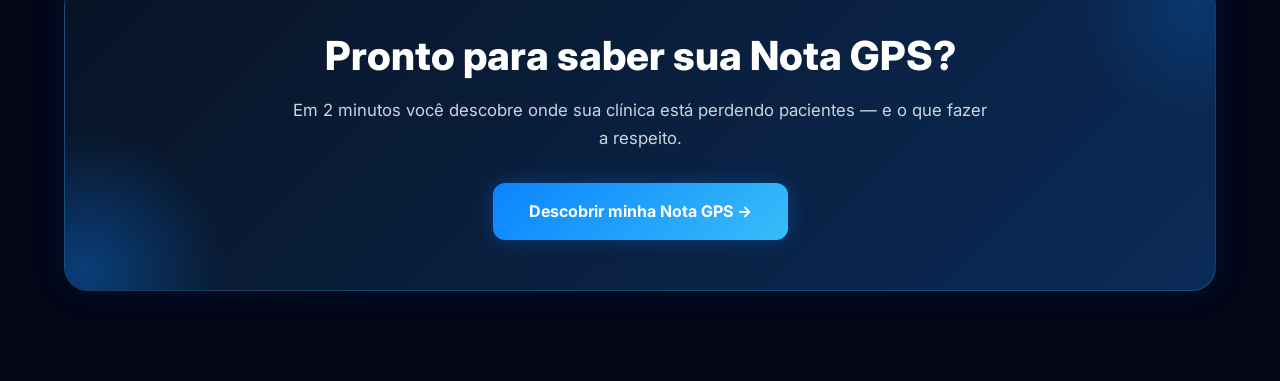
==== commit 6e792f51: "descrição da atualização" ====
--- a/index.html
+++ b/index.html
@@ -38,7 +38,7 @@
         <header class="hero">
             <div class="hero-conteudo">
                <h1 class="titulo-principal">
-                    Sua clínica de estética com <span>agenda previsível</span> todo mês não por sorte, por sistema.
+                    Sua clínica de Odontologica com <span>agenda previsível</span> todo mês não por sorte, por sistema.
                 </h1>
                 <p class="subtitulo">
                     A Atlas Growth é parceira de crescimento de clínicas de estética: cuidamos da aquisição de pacientes particulares pra você focar no consultório.
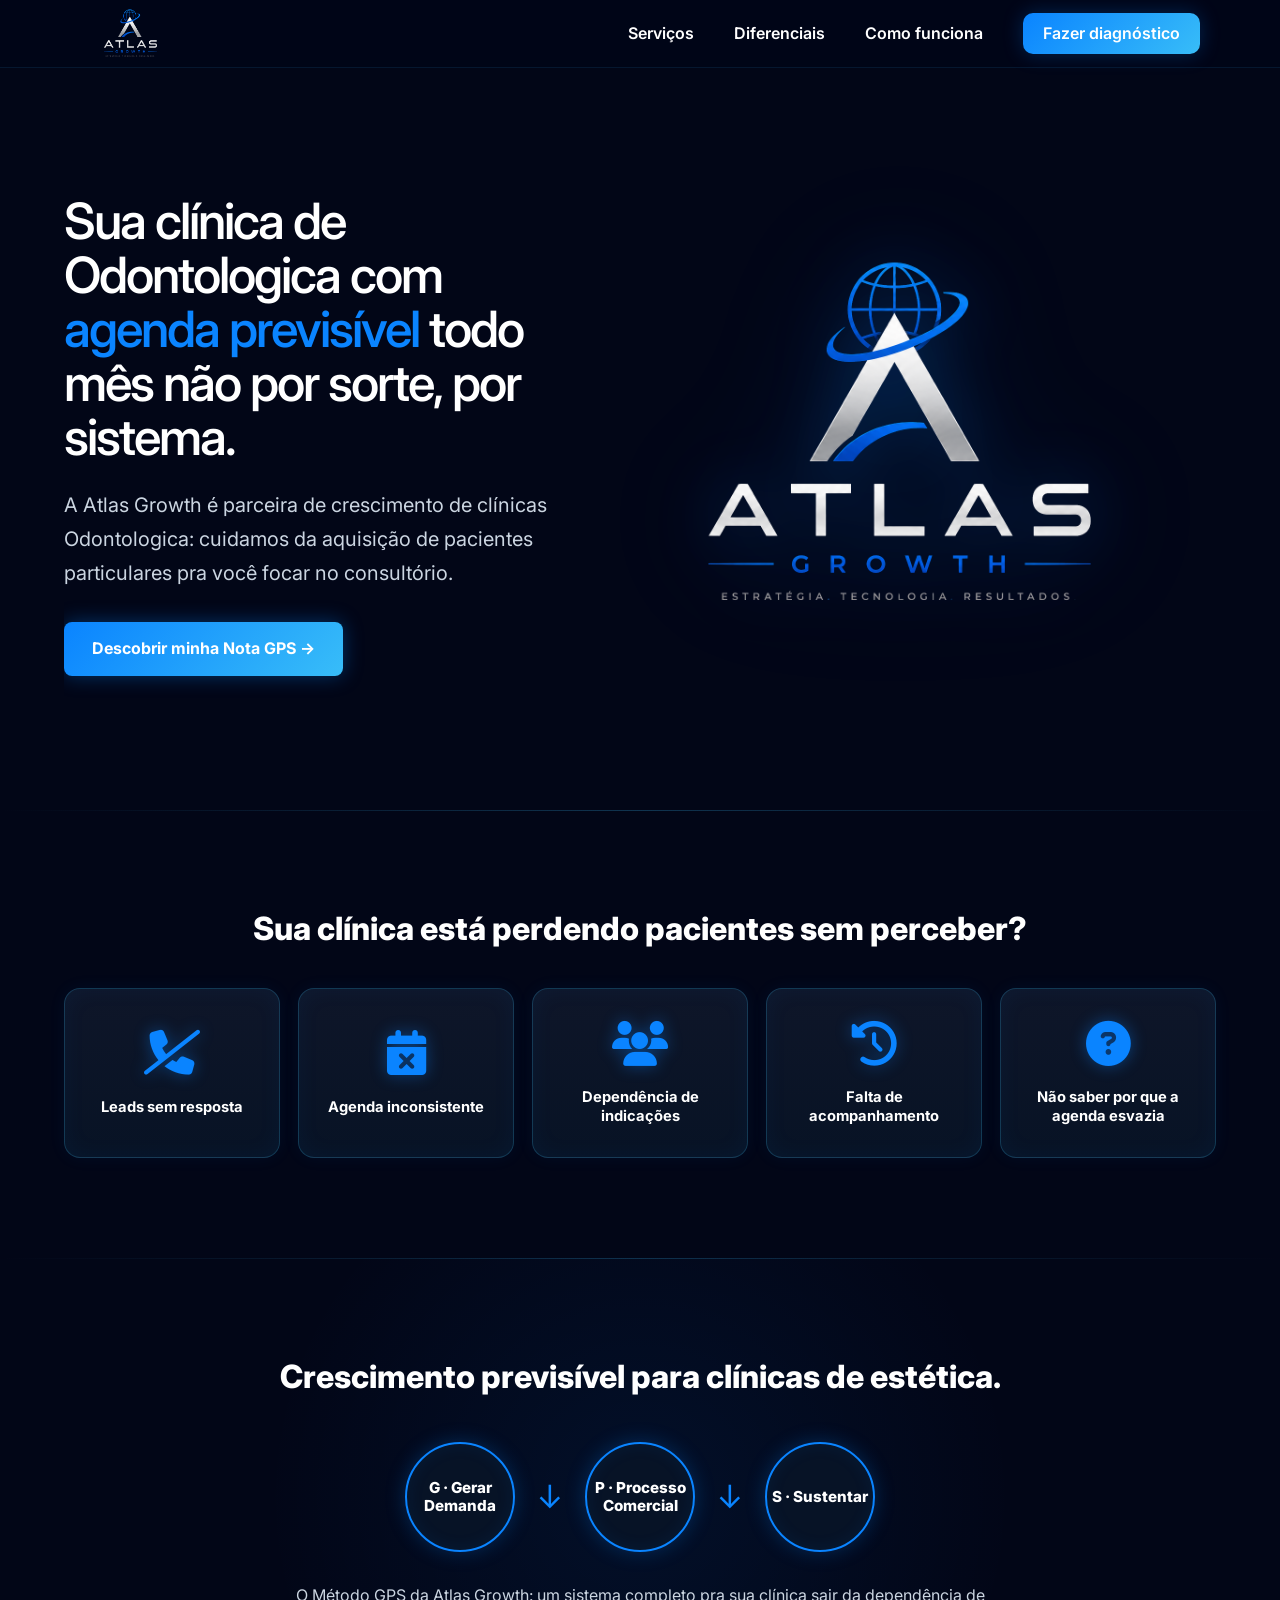
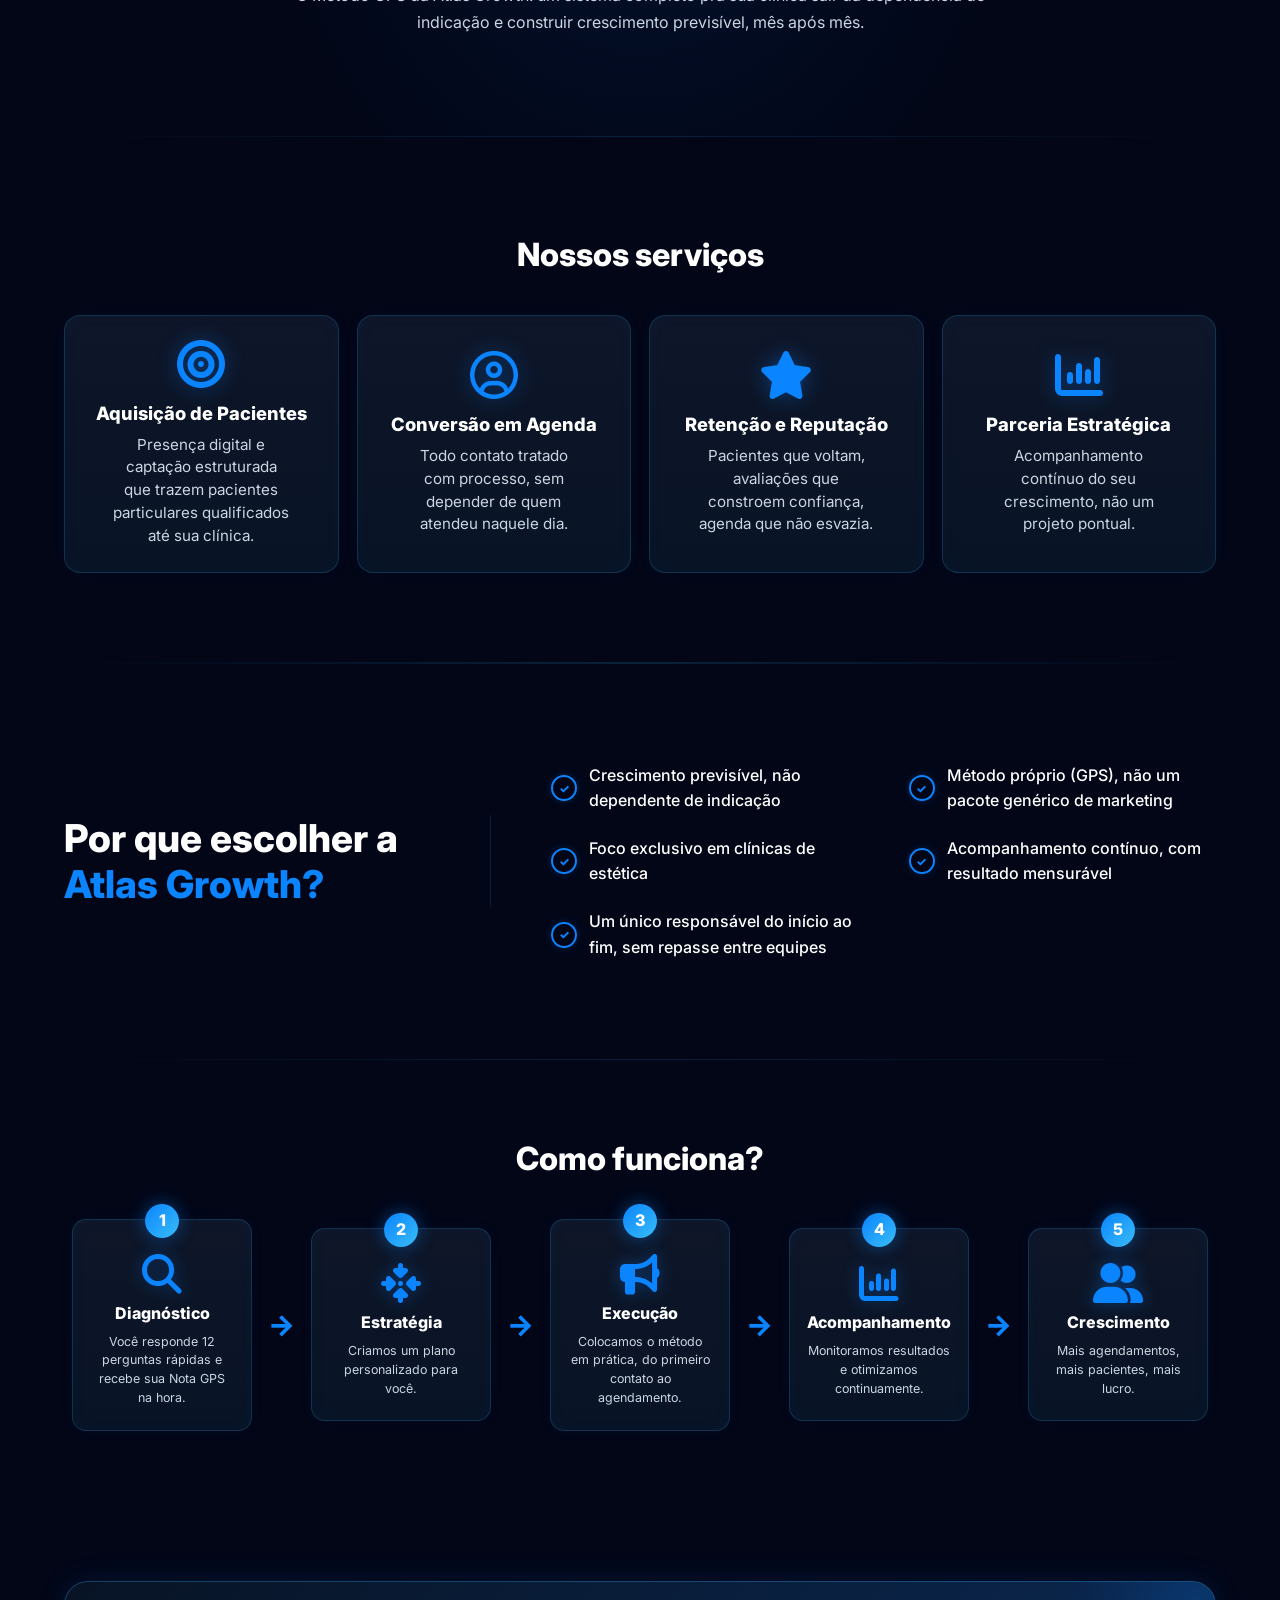
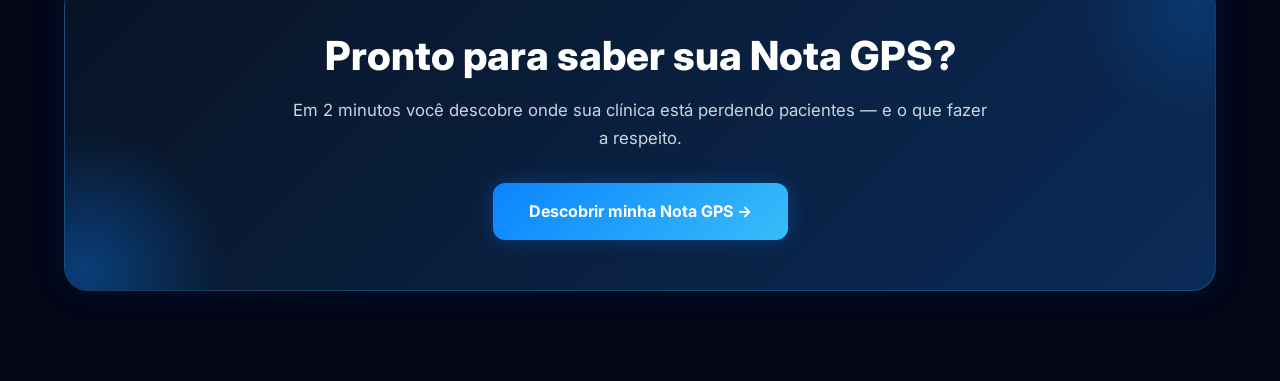
==== commit cea4ad9d: "descrição da atualização" ====
--- a/index.html
+++ b/index.html
@@ -9,7 +9,7 @@
     <link rel="preconnect" href="https://fonts.googleapis.com">
     <link rel="preconnect" href="https://fonts.gstatic.com" crossorigin>
     <link href="https://fonts.googleapis.com/css2?family=Inter:wght@400;500;600;700;800&display=swap" rel="stylesheet">
-    <title>Atlas Growth | Crescimento Previsível para Clínicas de Estética</title>
+    <title>Atlas Growth | Crescimento Previsível para Clínicas Odontologica</title>
     <link rel="stylesheet" href="css/style.css">
     <link rel="stylesheet" href="https://cdnjs.cloudflare.com/ajax/libs/font-awesome/6.7.2/css/all.min.css">
 </head>
@@ -41,7 +41,7 @@
                     Sua clínica de Odontologica com <span>agenda previsível</span> todo mês não por sorte, por sistema.
                 </h1>
                 <p class="subtitulo">
-                    A Atlas Growth é parceira de crescimento de clínicas de estética: cuidamos da aquisição de pacientes particulares pra você focar no consultório.
+                    A Atlas Growth é parceira de crescimento de clínicas Odontologica: cuidamos da aquisição de pacientes particulares pra você focar no consultório.
                 </p>
 
                 <a class="botao-principal" href="diagnostico.html">
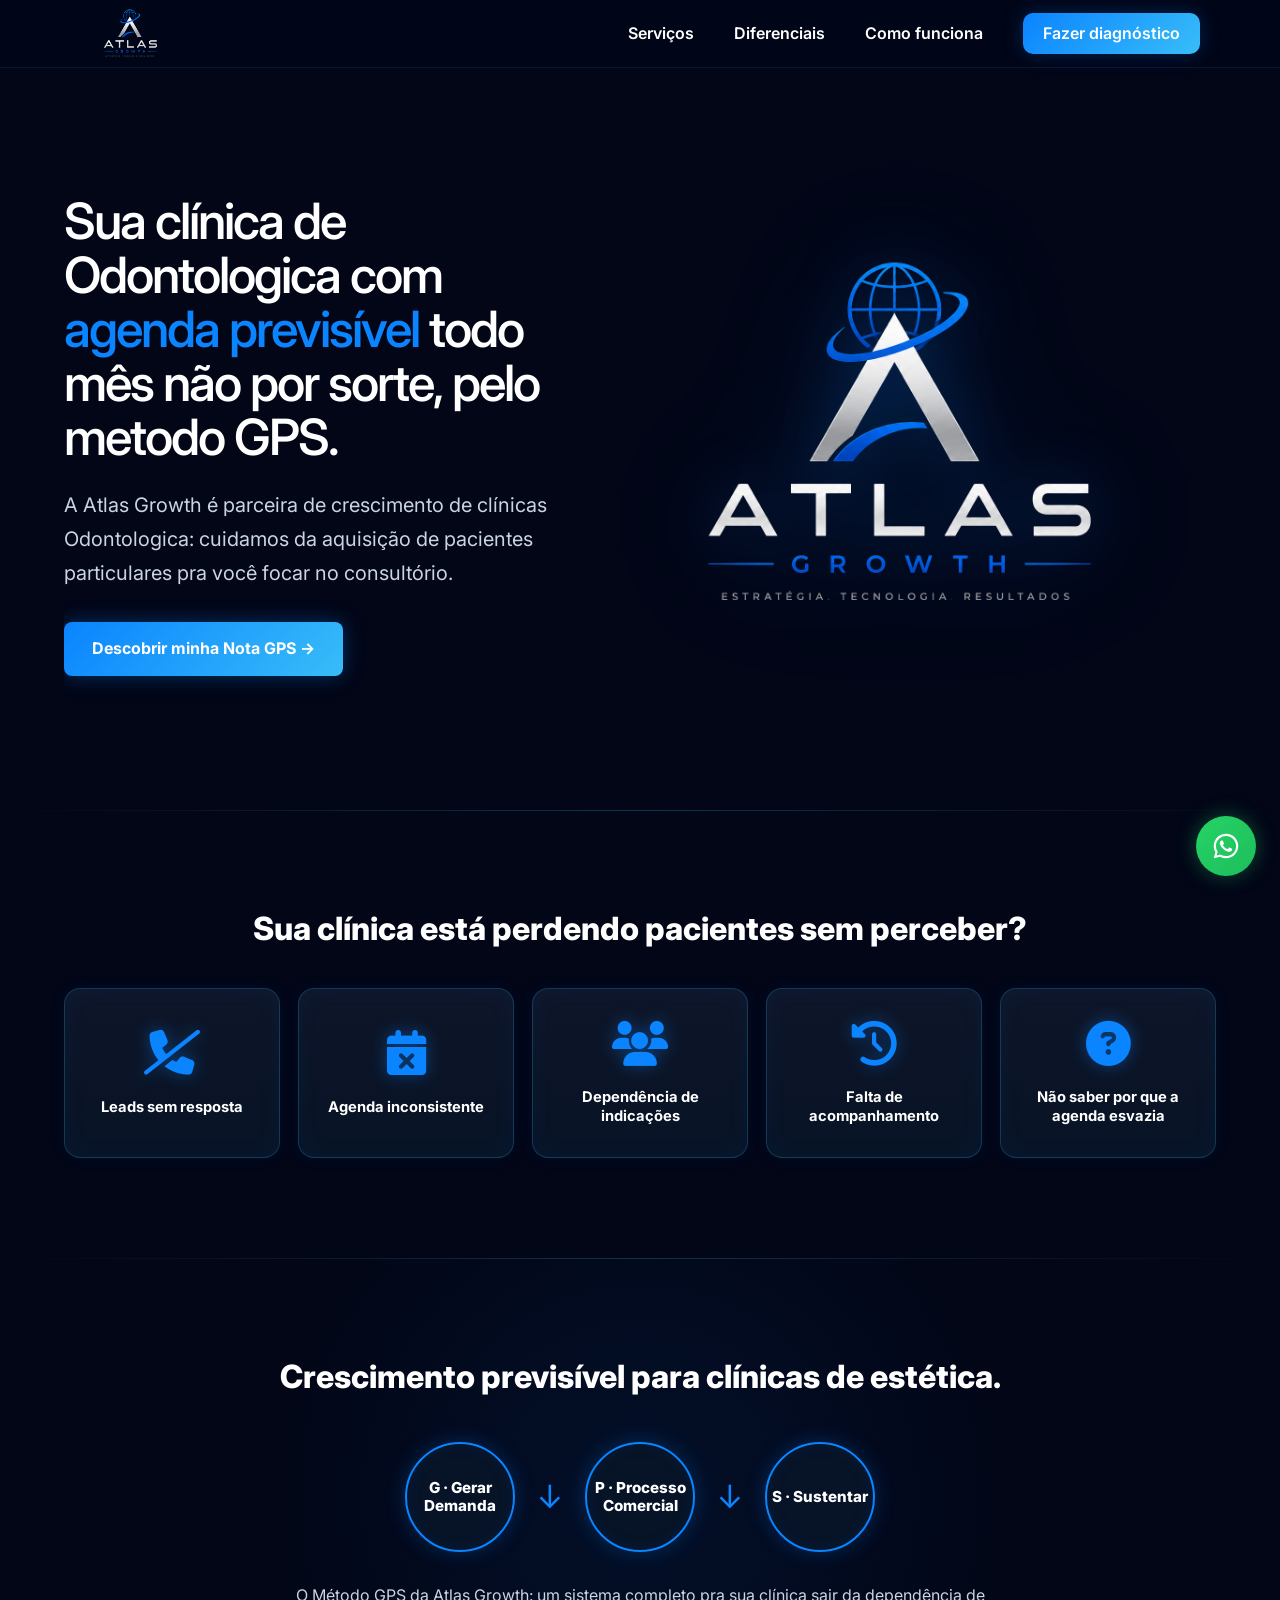
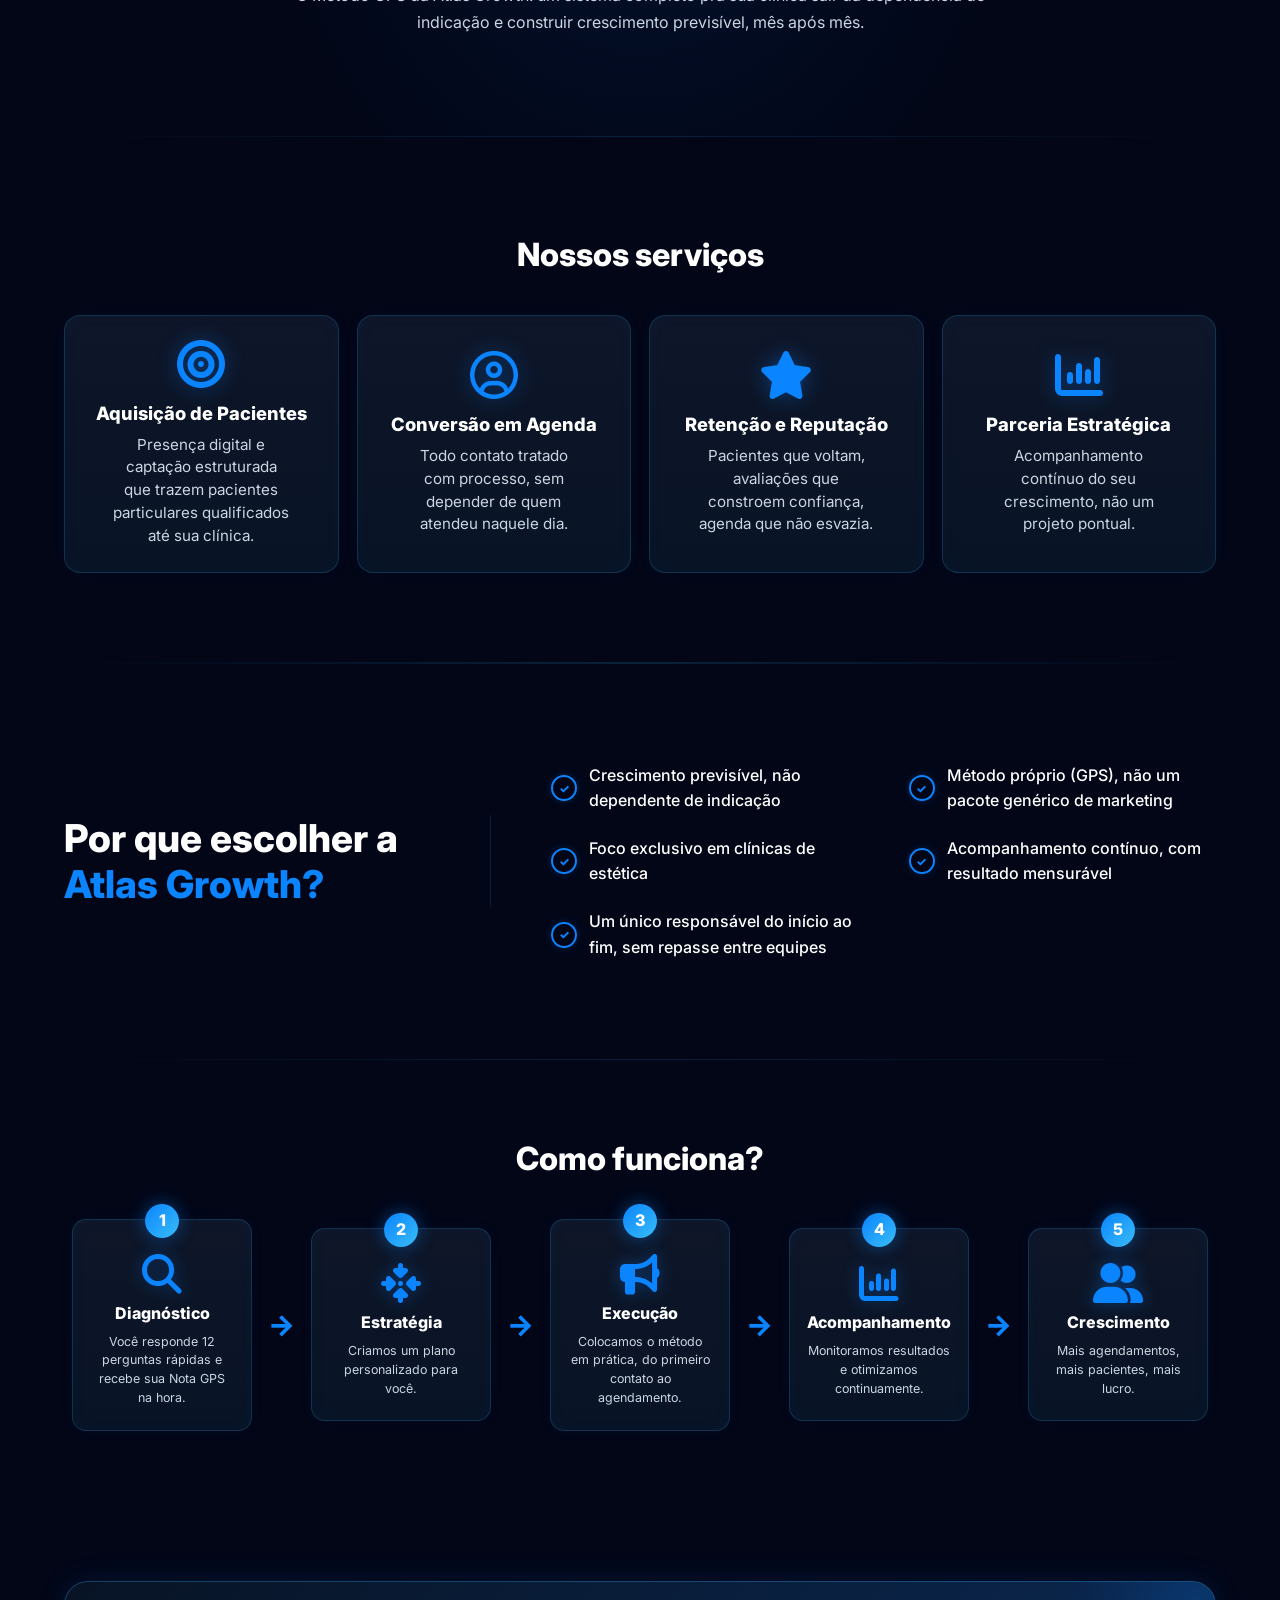
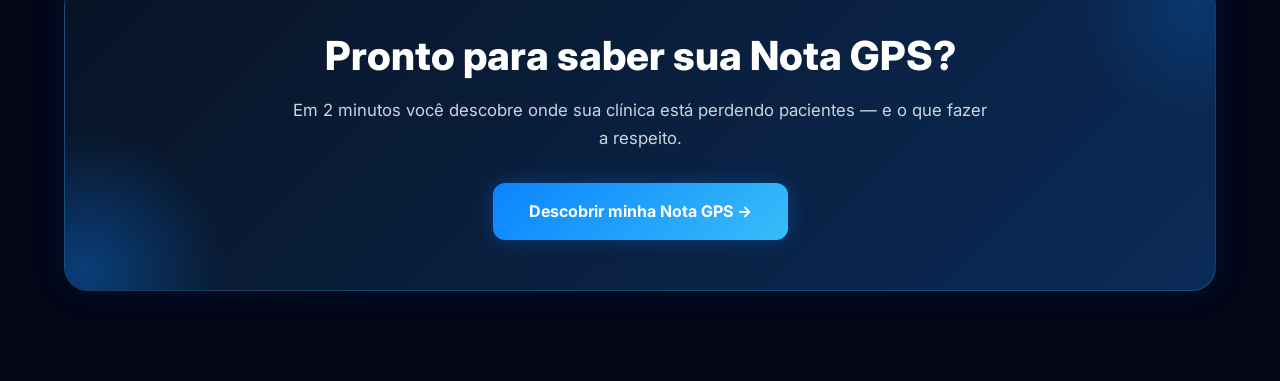
==== commit fc35da32: "descrição da atualização" ====
--- a/index.html
+++ b/index.html
@@ -38,7 +38,7 @@
         <header class="hero">
             <div class="hero-conteudo">
                <h1 class="titulo-principal">
-                    Sua clínica de Odontologica com <span>agenda previsível</span> todo mês não por sorte, por sistema.
+                    Sua clínica de Odontologica com <span>agenda previsível</span> todo mês não por sorte, pelo metodo GPS.
                 </h1>
                 <p class="subtitulo">
                     A Atlas Growth é parceira de crescimento de clínicas Odontologica: cuidamos da aquisição de pacientes particulares pra você focar no consultório.
@@ -215,5 +215,13 @@
     </div>
 </section>
     </main>
+    <a href="https://wa.me/5511999999999?text=Ol%C3%A1%2C%20vim%20pelo%20site%20e%20quero%20saber%20mais" 
+   target="_blank" 
+   id="whatsapp-btn"
+   aria-label="Falar no WhatsApp">
+  <svg viewBox="0 0 32 32" width="30" height="30" fill="white">
+    <path d="M16 2.933c-7.219 0-13.067 5.847-13.067 13.067 0 2.307.605 4.529 1.751 6.487L2.933 29.067l6.795-1.68A13.02 13.02 0 0 0 16 29.067c7.219 0 13.067-5.847 13.067-13.067S23.219 2.933 16 2.933zm0 23.822a10.71 10.71 0 0 1-5.462-1.494l-.392-.233-4.058 1.003 1.026-3.955-.256-.408A10.73 10.73 0 0 1 5.245 16C5.245 9.98 10.02 5.204 16 5.204S26.755 9.98 26.755 16 21.98 26.755 16 26.755zm5.891-8.03c-.322-.161-1.906-.94-2.202-1.048-.296-.108-.512-.161-.727.161-.215.322-.834 1.048-1.023 1.263-.188.215-.377.242-.699.081-.322-.161-1.36-.501-2.59-1.598-.957-.854-1.603-1.909-1.79-2.231-.188-.322-.02-.496.141-.657.145-.144.322-.377.483-.565.161-.188.215-.322.322-.537.108-.215.054-.403-.027-.565-.081-.161-.727-1.752-.996-2.4-.262-.63-.528-.545-.727-.555-.188-.009-.403-.011-.618-.011s-.565.081-.861.403c-.296.322-1.13 1.104-1.13 2.694 0 1.59 1.157 3.126 1.318 3.341.161.215 2.279 3.48 5.522 4.881.771.333 1.373.532 1.842.681.774.246 1.478.211 2.035.128.621-.093 1.906-.779 2.174-1.531.269-.752.269-1.397.188-1.531-.081-.134-.296-.215-.618-.376z"/>
+  </svg>
+</a>
 </body>
 </html>
--- a/css/style.css
+++ b/css/style.css
@@ -35,7 +35,7 @@
 }
 
 section {
-    padding: 80px 0;
+    padding: 80px 0px;
 }
 
 h1,
@@ -54,12 +54,13 @@
     position: fixed;
 
     top: 0;
+    
     left: 0;
-
+    
     width: 100%;
-
+    
     z-index: 1000;
-
+    
     padding: 0px 80px;
 
     display: flex;
@@ -1241,3 +1242,32 @@
     border: none;
     cursor: pointer;
 }
+
+#whatsapp-btn {
+    position: fixed;
+    bottom: 24px;
+    right: 24px;
+ 
+    width: 60px;
+    height: 60px;
+ 
+    display: flex;
+    align-items: center;
+    justify-content: center;
+ 
+    background: linear-gradient(135deg, #25D366, #1EBE5B);
+    color: #fff;
+    font-size: 30px;
+ 
+    border-radius: 50%;
+ 
+    box-shadow: 0 0 20px rgba(37, 211, 102, 0.35);
+    z-index: 9999;
+ 
+    transition: transform 0.3s ease, box-shadow 0.3s ease;
+}
+ 
+#whatsapp-btn:hover {
+    transform: translateY(-3px) scale(1.06);
+    box-shadow: 0 0 30px rgba(37, 211, 102, 0.55);
+}   
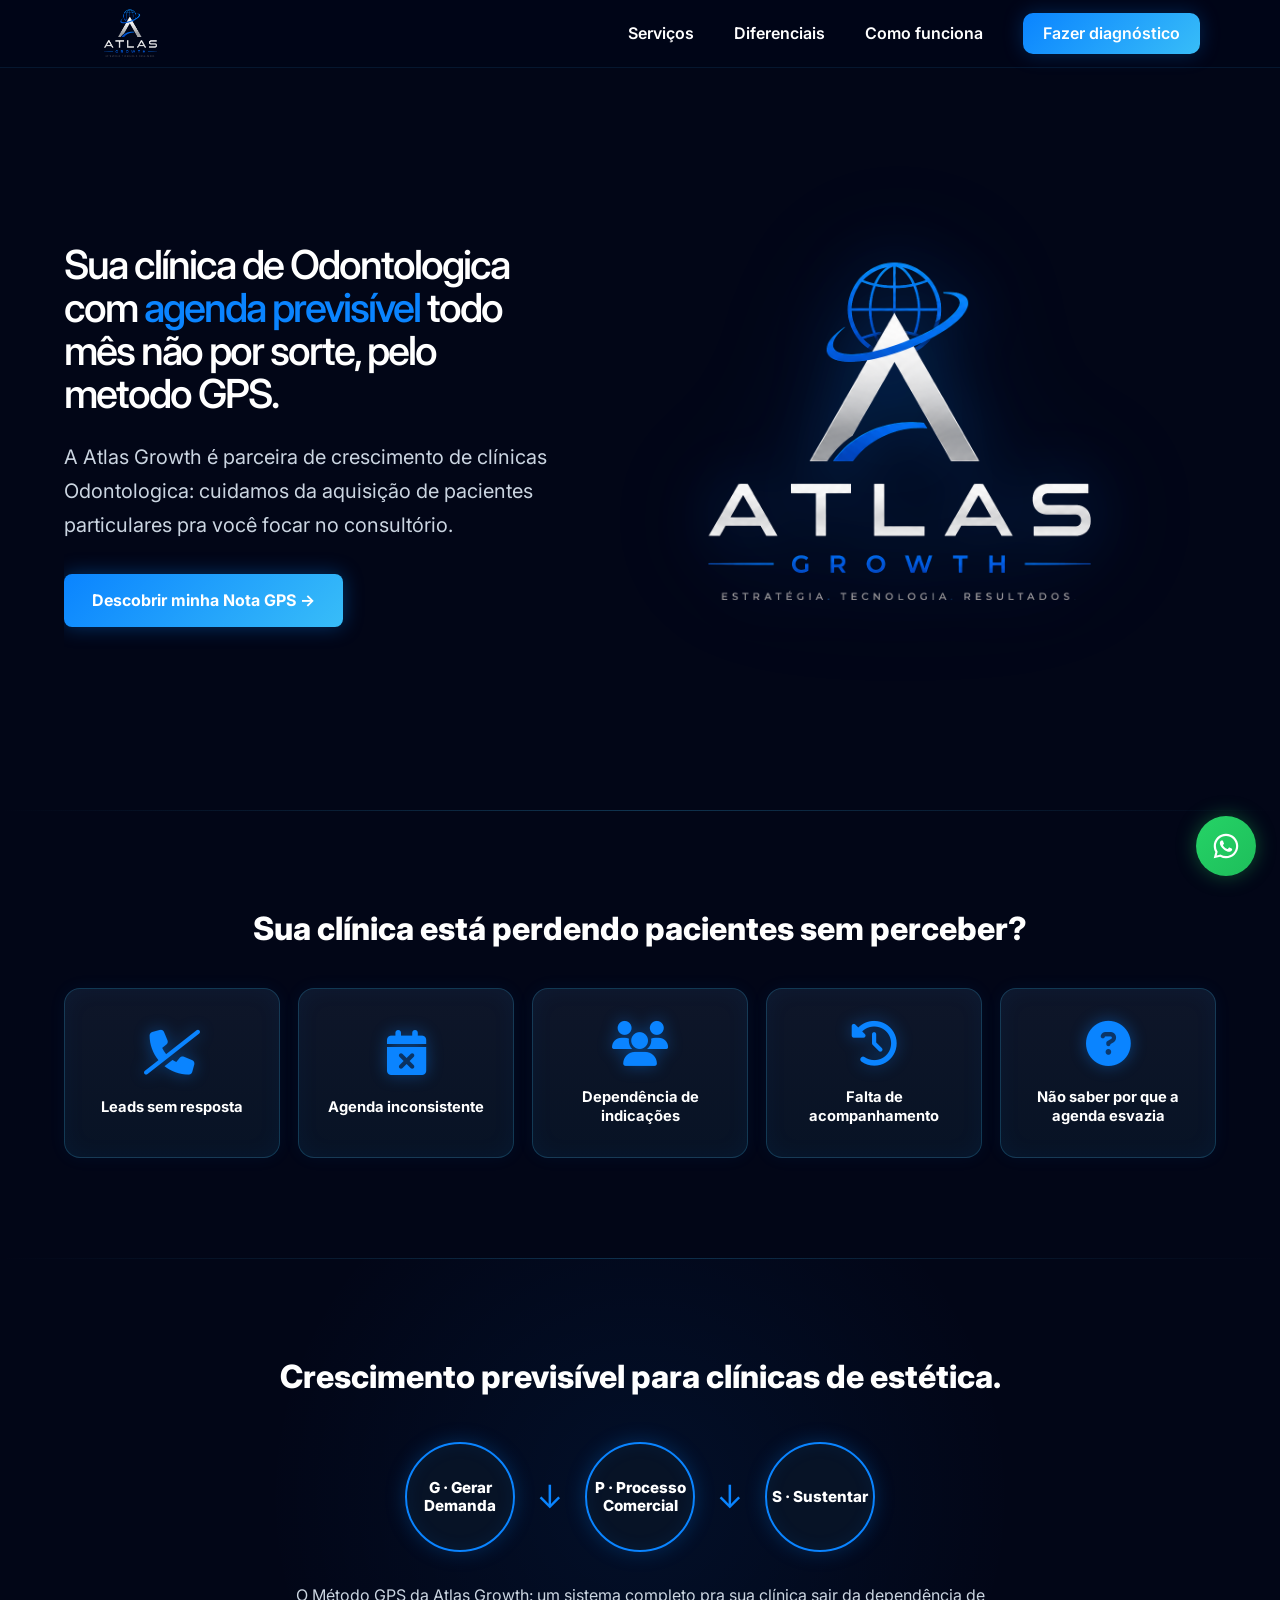
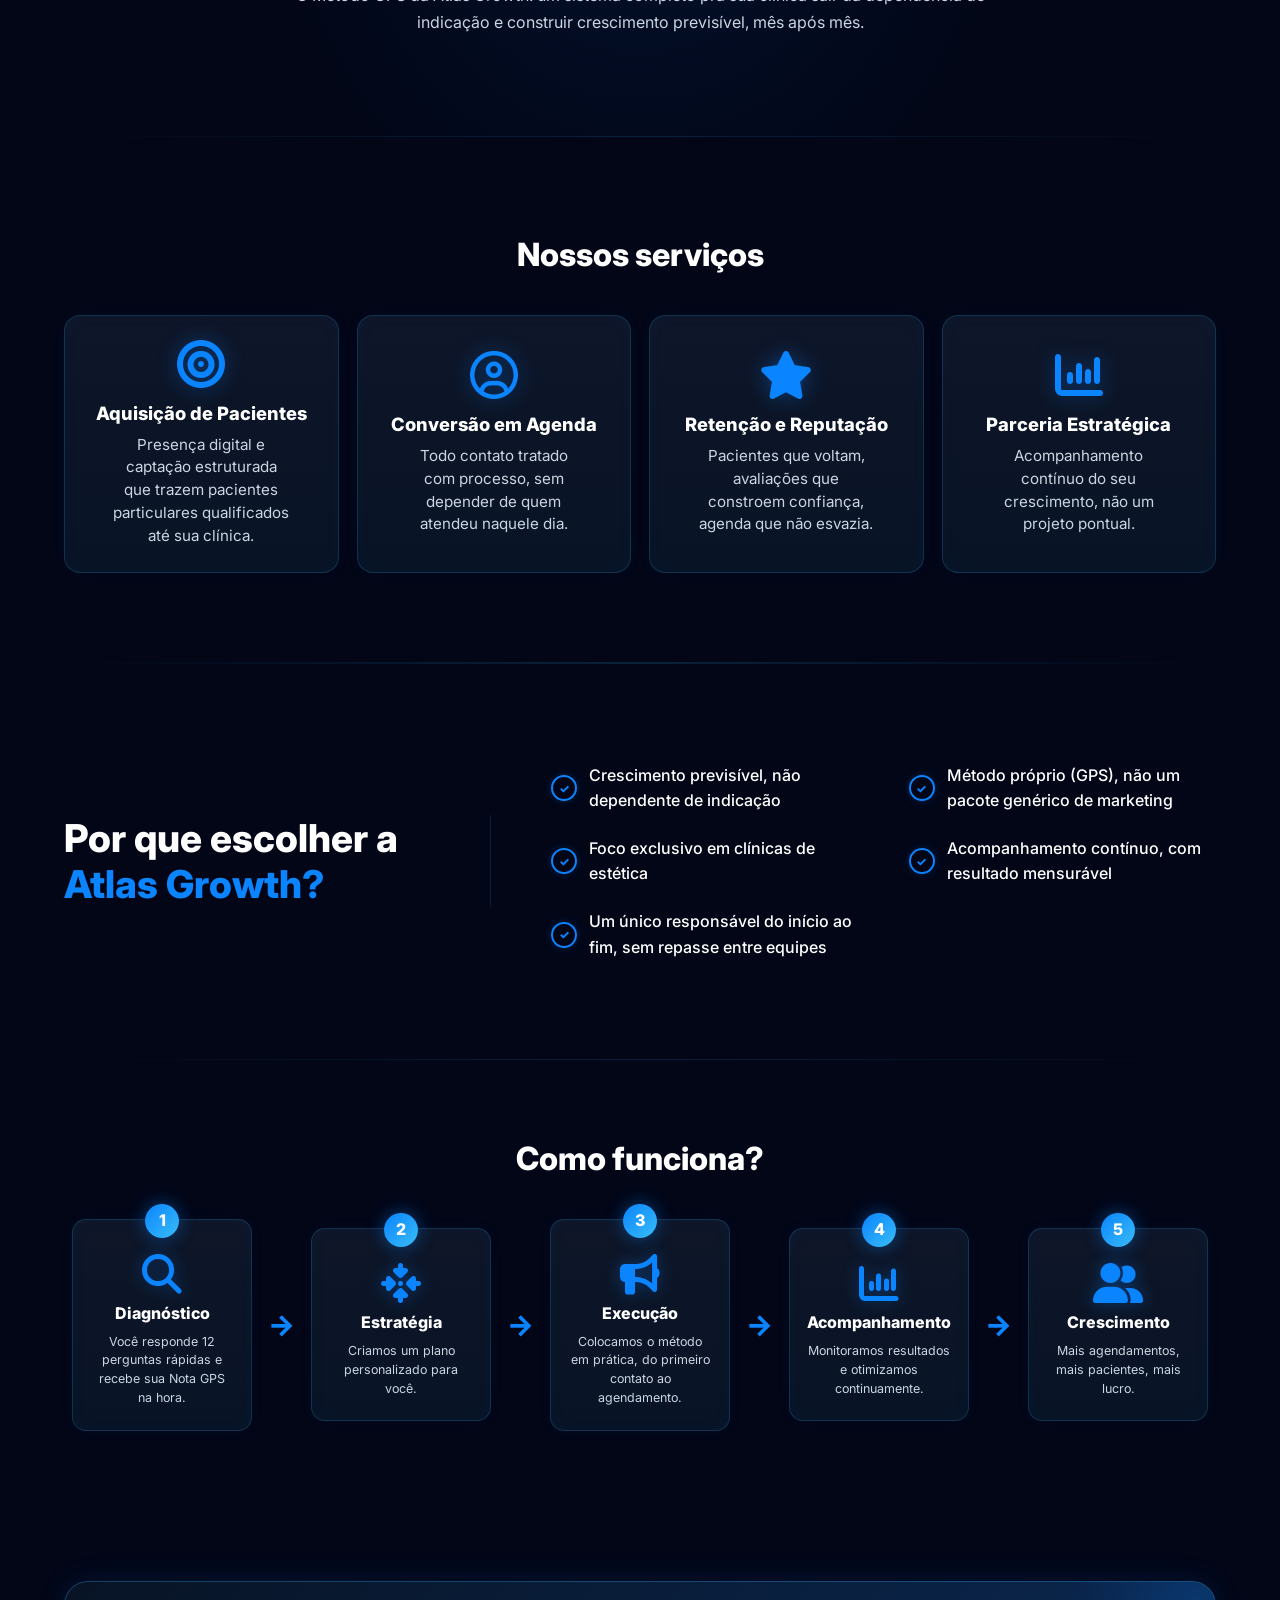
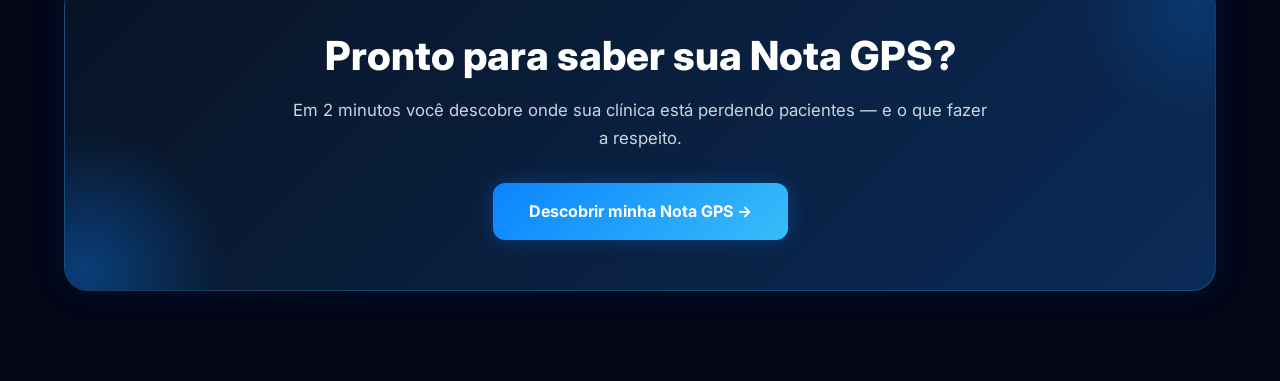
==== commit b1ea8284: "descrição da atualização" ====
--- a/index.html
+++ b/index.html
@@ -215,7 +215,7 @@
     </div>
 </section>
     </main>
-    <a href="https://wa.me/5511999999999?text=Ol%C3%A1%2C%20vim%20pelo%20site%20e%20quero%20saber%20mais" 
+    <a href="https://wa.me/5511939015352" 
    target="_blank" 
    id="whatsapp-btn"
    aria-label="Falar no WhatsApp">
--- a/css/style.css
+++ b/css/style.css
@@ -177,7 +177,7 @@
 }
 
 .titulo-principal {
-    font-size: 50px;
+    font-size: 40px;
     font-weight: 550;
     line-height: 1.08;
     letter-spacing: -2px;
